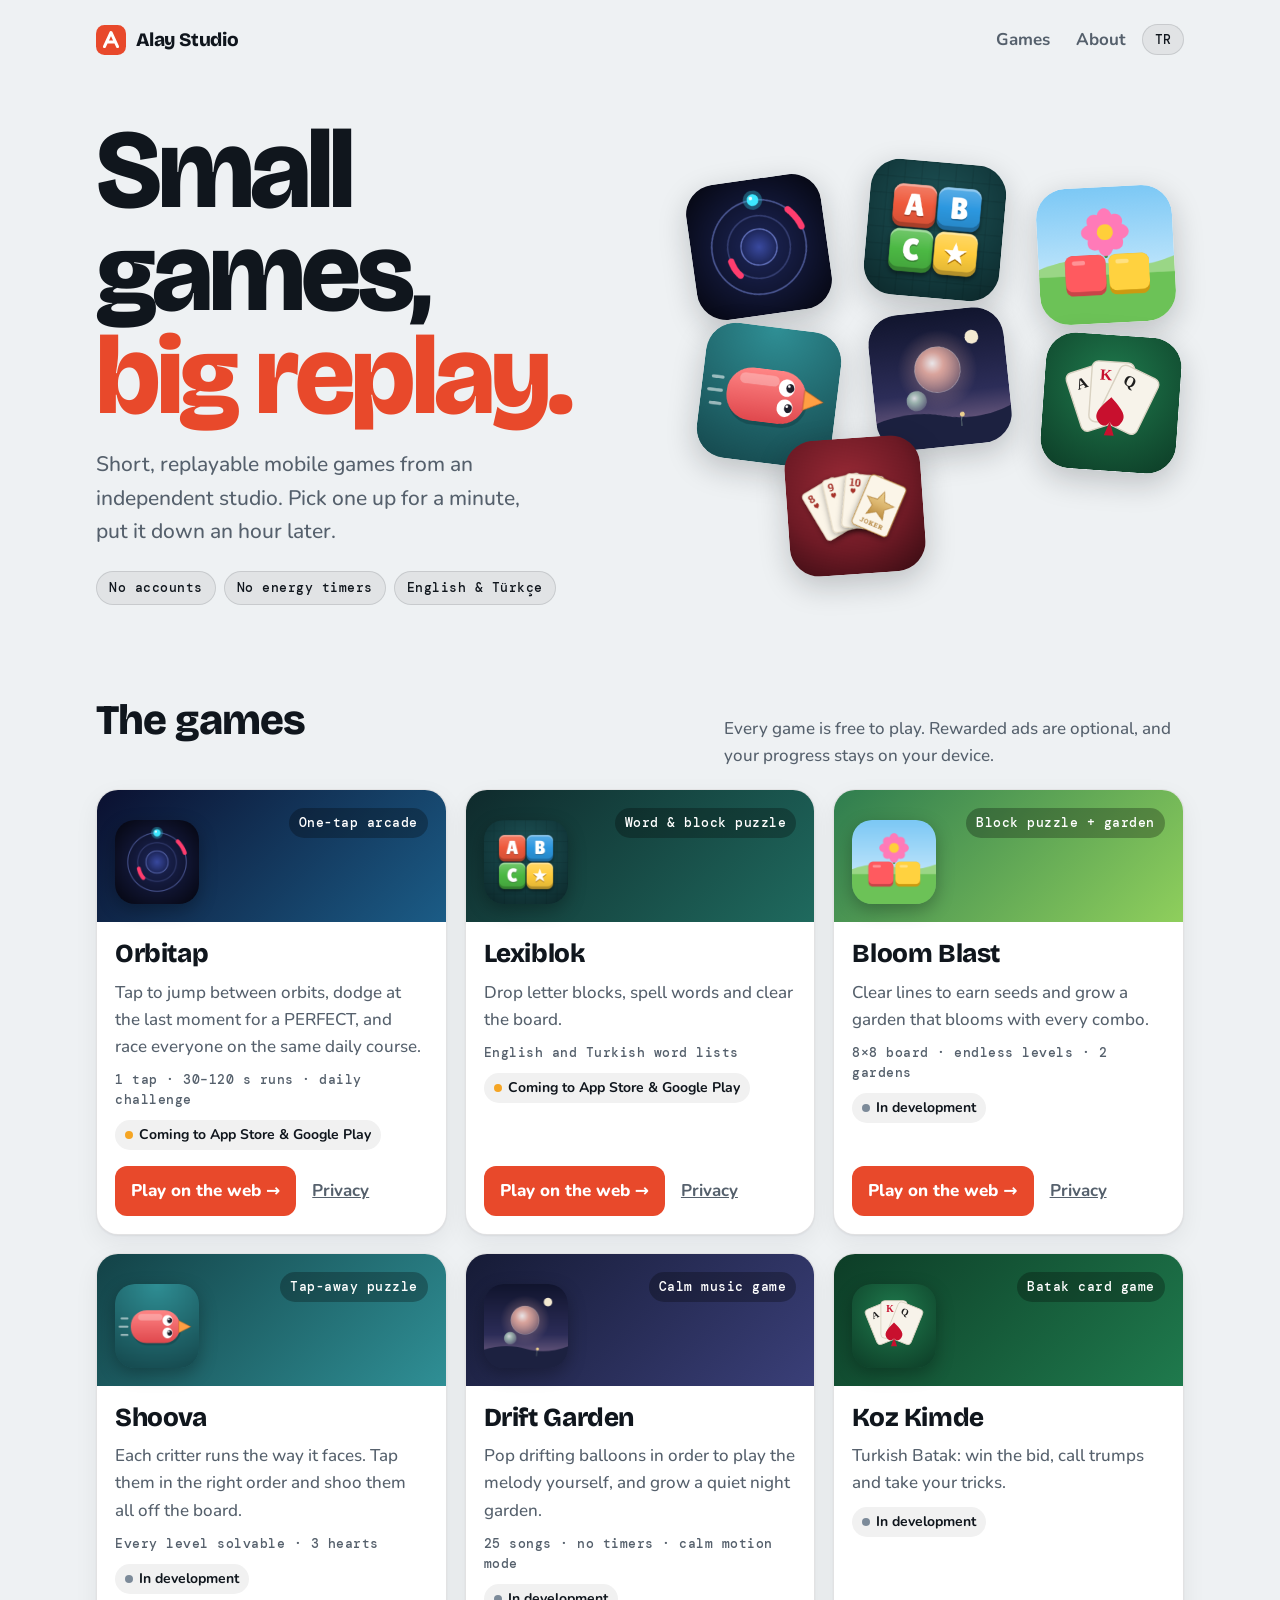
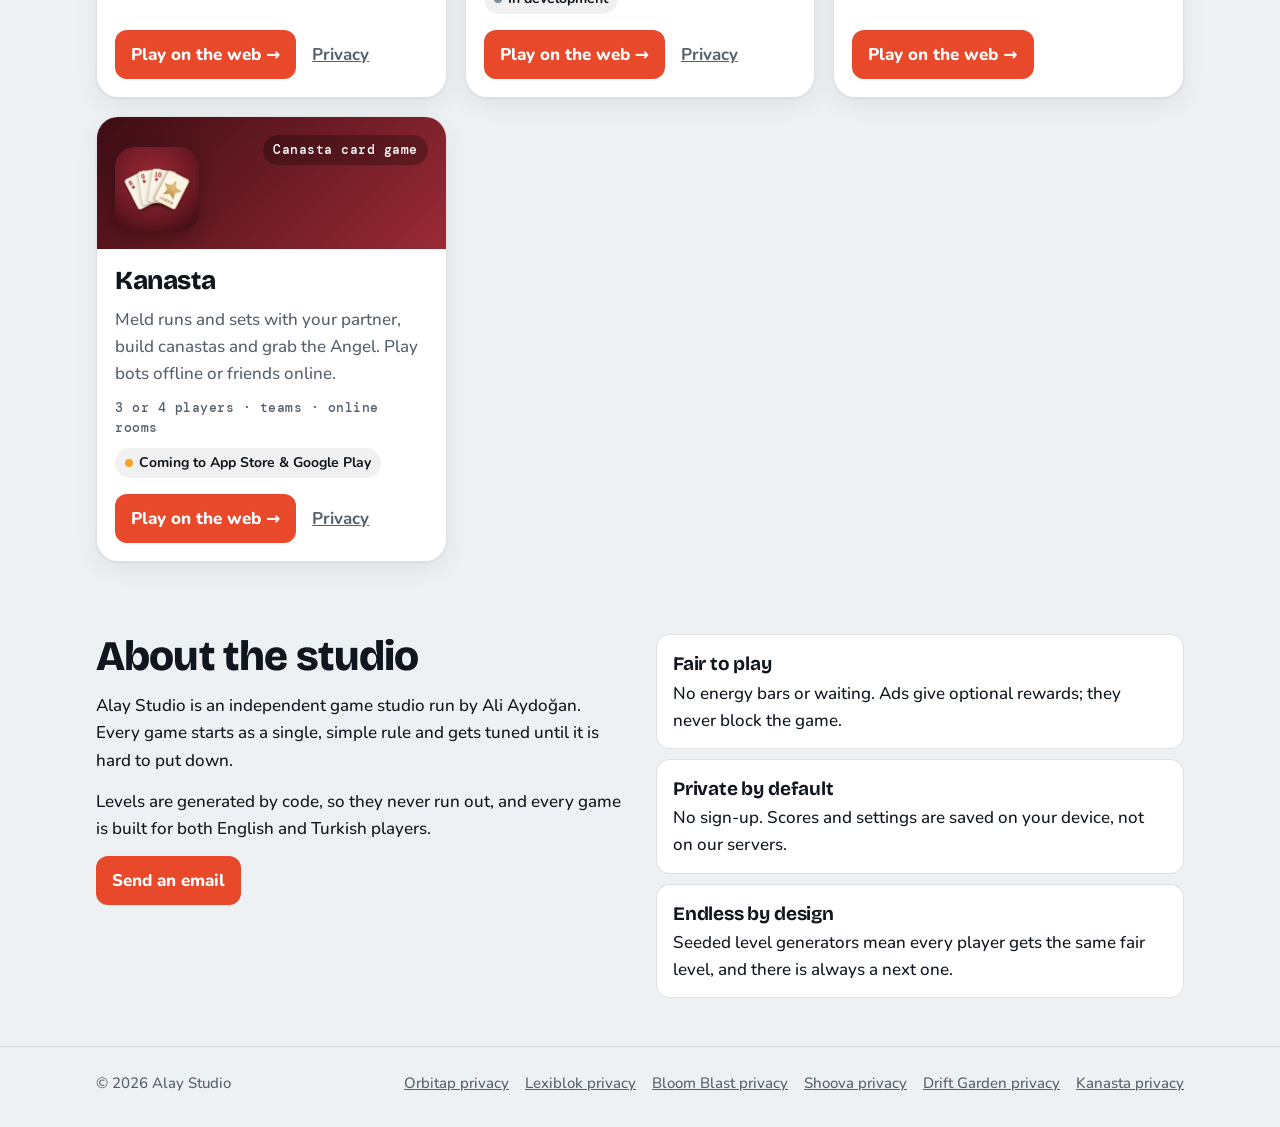
==== index.html @ fd691a66 "Kanasta web sürümü yayında: kanasta.alaystudio.app (2026-10-22) Co-Authored-By: Claude Opus 5.5 <nor" ====
<!doctype html>
<html lang="en">
<head>
<meta charset="utf-8">
<meta name="viewport" content="width=device-width,initial-scale=1,viewport-fit=cover">
<title>Alay Studio</title>
<meta name="description" content="Alay Studio makes short, replayable mobile games: Orbitap, Lexiblok, Bloom Blast, Shoova, Drift Garden, Koz Kimde and Kanasta.">
<meta property="og:title" content="Alay Studio">
<meta property="og:description" content="Short, replayable mobile games. No accounts, no energy timers.">
<meta property="og:type" content="website">
<link rel="icon" href="favicon.svg" type="image/svg+xml">
<link rel="preconnect" href="https://fonts.googleapis.com">
<link rel="preconnect" href="https://fonts.gstatic.com" crossorigin>
<link rel="stylesheet" href="https://fonts.googleapis.com/css2?family=Bricolage+Grotesque:opsz,wght@12..96,600;12..96,800&family=Nunito:wght@500;700;800&family=DM+Mono:wght@500&display=swap">
<style>
  /* Layout: a quiet studio frame; each game card carries its own game's colors, the studio stays neutral. */
  :root {
    --bg: #eef1f3;
    --surface: #ffffff;
    --ink: #10161d;
    --muted: #55606c;
    --line: rgba(16, 22, 29, 0.12);
    --accent: #e8492b;
    --accent-ink: #ffffff;
    --chip: rgba(16, 22, 29, 0.06);
    --shadow: 0 1px 2px rgba(16, 22, 29, 0.06), 0 8px 24px rgba(16, 22, 29, 0.06);
    --display: "Bricolage Grotesque", "Avenir Next", "Segoe UI", system-ui, sans-serif;
    --body: "Nunito", ui-rounded, "Segoe UI", system-ui, sans-serif;
    --mono: "DM Mono", ui-monospace, "SFMono-Regular", Menlo, monospace;
    color-scheme: light;
  }
  @media (prefers-color-scheme: dark) {
    :root:not([data-theme="light"]) {
      --bg: #0c1015; --surface: #151b22; --ink: #eef2f6; --muted: #98a4b1; --line: rgba(255, 255, 255, 0.12);
      --accent: #ff6e50; --accent-ink: #1a0b06; --chip: rgba(255, 255, 255, 0.07); --shadow: 0 1px 2px rgba(0, 0, 0, 0.4); color-scheme: dark;
    }
  }
  :root[data-theme="dark"] {
    --bg: #0c1015; --surface: #151b22; --ink: #eef2f6; --muted: #98a4b1; --line: rgba(255, 255, 255, 0.12);
    --accent: #ff6e50; --accent-ink: #1a0b06; --chip: rgba(255, 255, 255, 0.07); --shadow: 0 1px 2px rgba(0, 0, 0, 0.4); color-scheme: dark;
  }

  * { box-sizing: border-box; }
  html { -webkit-text-size-adjust: 100%; }
  body { margin: 0; background: var(--bg); color: var(--ink); font: 500 17px/1.6 var(--body); }
  .wrap { max-width: 1120px; margin: 0 auto; padding-inline: max(16px, env(safe-area-inset-left, 0px)); }
  a { color: inherit; }
  :focus-visible { outline: 3px solid var(--accent); outline-offset: 3px; border-radius: 6px; }
  .mono { font-family: var(--mono); font-size: 12.5px; letter-spacing: 0.04em; }

  /* header */
  header.top { display: flex; align-items: center; justify-content: space-between; gap: 16px; padding-block: calc(18px + env(safe-area-inset-top, 0px)) 18px; }
  .brand { display: flex; align-items: center; gap: 10px; text-decoration: none; font: 800 19px/1 var(--display); letter-spacing: -0.01em; }
  .brand svg { width: 30px; height: 30px; }
  nav.links { display: flex; align-items: center; gap: 6px; }
  nav.links a { text-decoration: none; font-weight: 700; color: var(--muted); padding: 8px 10px; border-radius: 10px; }
  nav.links a:hover { color: var(--ink); background: var(--chip); }
  .lang { appearance: none; font: 500 13px/1 var(--mono); color: var(--ink); background: var(--chip); border: 1px solid var(--line); border-radius: 999px; padding: 8px 12px; cursor: pointer; }

  /* hero */
  .hero { display: grid; grid-template-columns: minmax(0, 1.1fr) minmax(0, 1fr); align-items: center; gap: 32px; padding-block: 40px 56px; }
  .hero h1 { margin: 0; font: 800 clamp(52px, 9vw, 112px)/0.92 var(--display); letter-spacing: -0.035em; text-wrap: balance; }
  .hero h1 .accent { color: var(--accent); }
  .hero p.lede { margin: 20px 0 0; max-width: 34ch; font-size: clamp(18px, 2.2vw, 21px); color: var(--muted); text-wrap: pretty; }
  .hero .facts { display: flex; flex-wrap: wrap; gap: 8px; margin-top: 22px; padding: 0; list-style: none; }
  .hero .facts li { padding: 6px 12px; border-radius: 999px; background: var(--chip); border: 1px solid var(--line); }

  /* the shelf: game icons scattered like stickers */
  .shelf { position: relative; aspect-ratio: 1 / 0.82; max-width: 100%; }
  .shelf a { position: absolute; width: 27%; aspect-ratio: 1; border-radius: 22%; overflow: hidden; box-shadow: 0 10px 30px rgba(16, 22, 29, 0.22); transform: rotate(var(--r)); transition: transform 0.25s cubic-bezier(0.2, 1.4, 0.4, 1); }
  .shelf a img { width: 100%; height: 100%; display: block; }
  .shelf a:hover, .shelf a:focus-visible { transform: rotate(0deg) scale(1.08); z-index: 2; }

  /* games */
  section { padding-block: 24px 48px; }
  .section-head { display: flex; align-items: baseline; justify-content: space-between; gap: 16px; flex-wrap: wrap; margin-bottom: 20px; }
  h2 { margin: 0; font: 800 clamp(30px, 4vw, 42px)/1.05 var(--display); letter-spacing: -0.02em; text-wrap: balance; }
  .section-head p { margin: 0; color: var(--muted); max-width: 46ch; }
  .games { display: grid; grid-template-columns: repeat(auto-fill, minmax(min(100%, 320px), 1fr)); gap: 18px; }
  .game { display: flex; flex-direction: column; min-width: 0; background: var(--surface); border: 1px solid var(--line); border-radius: 22px; overflow: hidden; box-shadow: var(--shadow); scroll-margin-top: 20px; }
  .game .cover { position: relative; display: flex; align-items: flex-end; justify-content: space-between; gap: 12px; padding: 18px; min-height: 132px; background: linear-gradient(135deg, var(--g1), var(--g2)); color: #fff; }
  .game .cover img { width: 84px; height: 84px; border-radius: 20px; box-shadow: 0 6px 18px rgba(0, 0, 0, 0.28); display: block; flex: none; }
  .game .cover .genre { align-self: flex-start; padding: 5px 10px; border-radius: 999px; background: rgba(0, 0, 0, 0.28); color: #fff; }
  .game .body { display: flex; flex-direction: column; gap: 10px; padding: 18px; flex: 1; }
  .game h3 { margin: 0; font: 800 26px/1.1 var(--display); letter-spacing: -0.015em; }
  .game .pitch { margin: 0; color: var(--muted); }
  .game .spec { margin: 0; color: var(--muted); }
  .meta { display: flex; flex-wrap: wrap; gap: 6px; padding: 0; margin: 0; list-style: none; }
  .meta li { padding: 4px 10px; border-radius: 999px; background: var(--chip); font-weight: 700; font-size: 14px; }
  .status { display: inline-flex; align-items: center; gap: 6px; }
  .status::before { content: ""; width: 8px; height: 8px; border-radius: 50%; background: var(--dot); }
  .actions { display: flex; flex-wrap: wrap; align-items: center; gap: 10px 16px; margin-top: auto; padding-top: 6px; }
  .btn { display: inline-flex; align-items: center; gap: 8px; padding: 11px 16px; border-radius: 12px; font-weight: 800; text-decoration: none; background: var(--accent); color: var(--accent-ink); }
  .btn:hover { filter: brightness(1.06); }
  .btn[aria-disabled="true"] { background: var(--chip); color: var(--muted); pointer-events: none; }
  .actions .link { font-weight: 700; color: var(--muted); }
  .actions .link:hover { color: var(--ink); }

  /* about + contact */
  .about { display: grid; grid-template-columns: minmax(0, 1fr) minmax(0, 1fr); gap: 32px; align-items: start; }
  .about h2 { margin-bottom: 14px; }
  .about p { margin: 0 0 14px; max-width: 60ch; }
  .principles { margin: 0; padding: 0; list-style: none; display: grid; gap: 10px; }
  .principles li { padding: 14px 16px; border-radius: 14px; background: var(--surface); border: 1px solid var(--line); }
  .principles b { display: block; font-family: var(--display); font-size: 19px; letter-spacing: -0.01em; }
  .contact { display: flex; flex-wrap: wrap; align-items: center; gap: 10px; margin-top: 6px; }

  footer { border-top: 1px solid var(--line); padding-block: 24px calc(32px + env(safe-area-inset-bottom, 0px)); color: var(--muted); font-size: 15px; }
  footer .wrap { display: flex; flex-wrap: wrap; justify-content: space-between; gap: 12px 24px; }
  footer ul { display: flex; flex-wrap: wrap; gap: 6px 16px; margin: 0; padding: 0; list-style: none; }

  @media (max-width: 760px) {
    .hero { grid-template-columns: 1fr; padding-block: 16px 32px; }
    .shelf { width: 100%; max-width: 420px; margin: 0 auto; }
    .about { grid-template-columns: 1fr; }
    nav.links a.hide-sm { display: none; }
  }
  @media (prefers-reduced-motion: reduce) { * { transition: none !important; } }
</style>
</head>
<body>
<div class="wrap">
  <header class="top">
    <a class="brand" href="#top" aria-label="Alay Studio">
      <svg viewBox="0 0 32 32" aria-hidden="true"><rect width="32" height="32" rx="9" fill="var(--accent)"/><path d="M9 23 16 8l7 15M11.6 18h8.8" fill="none" stroke="var(--accent-ink)" stroke-width="3.2" stroke-linecap="round" stroke-linejoin="round"/></svg>
      Alay Studio
    </a>
    <nav class="links">
      <a href="#games" data-t="navGames">Games</a>
      <a href="#about" class="hide-sm" data-t="navAbout">About</a>
      <button class="lang" id="lang" type="button" aria-label="Türkçe">TR</button>
    </nav>
  </header>

  <main id="top">
    <div class="hero">
      <div>
        <h1><span class="h1a" data-t="heroA">Small games,</span><br><span class="accent" data-t="heroSpan">big replay.</span></h1>
        <p class="lede" data-t="lede">Short, replayable mobile games from an independent studio. Pick one up for a minute, put it down an hour later.</p>
        <ul class="facts mono">
          <li data-t="fact1">No accounts</li>
          <li data-t="fact2">No energy timers</li>
          <li data-t="fact3">English &amp; Türkçe</li>
        </ul>
      </div>
      <div class="shelf" id="shelf" aria-label="Games"></div>
    </div>

    <section id="games">
      <div class="section-head">
        <h2 data-t="gamesTitle">The games</h2>
        <p data-t="gamesSub">Every game is free to play. Rewarded ads are optional, and your progress stays on your device.</p>
      </div>
      <div class="games" id="gameList"></div>
    </section>

    <section id="about">
      <div class="about">
        <div>
          <h2 data-t="aboutTitle">About the studio</h2>
          <p data-t="about1">Alay Studio is an independent game studio run by Ali Aydoğan. Every game starts as a single, simple rule and gets tuned until it is hard to put down.</p>
          <p data-t="about2">Levels are generated by code, so they never run out, and every game is built for both English and Turkish players.</p>
          <div class="contact">
            <a class="btn" id="mail" href="mailto:a.aydogan@outlook.com?subject=Alay%20Studio%20%E2%80%93%20contact" data-t="mail">Send an email</a>
          </div>
        </div>
        <ul class="principles">
          <li><b data-t="p1t">Fair to play</b><span data-t="p1">No energy bars or waiting. Ads give optional rewards; they never block the game.</span></li>
          <li><b data-t="p2t">Private by default</b><span data-t="p2">No sign-up. Scores and settings are saved on your device, not on our servers.</span></li>
          <li><b data-t="p3t">Endless by design</b><span data-t="p3">Seeded level generators mean every player gets the same fair level, and there is always a next one.</span></li>
        </ul>
      </div>
    </section>
  </main>
</div>

<footer>
  <div class="wrap">
    <span>© 2026 Alay Studio</span>
    <ul id="privacyLinks"></ul>
  </div>
</footer>

<script>
(() => {
  'use strict';
  // Game list: set `web` to the game's address once it is deployed, and fill `appStore` / `playStore` when it is published.
  const GAMES = [
    { id: 'orbitap', name: 'Orbitap', icon: 'games/orbitap.png', g1: '#0b1030', g2: '#1b5c86', status: 'soon',
      web: 'https://orbitap.alaystudio.app/', appStore: null, playStore: null, privacy: 'mobilegame/privacy.html',
      genre: { en: 'One-tap arcade', tr: 'Tek dokunuş arcade' },
      pitch: { en: 'Tap to jump between orbits, dodge at the last moment for a PERFECT, and race everyone on the same daily course.', tr: 'Dokunarak yörünge değiştir, son anda kaçıp PERFECT yap ve günlük parkurda herkesle yarış.' },
      spec: { en: '1 tap · 30–120 s runs · daily challenge', tr: '1 dokunuş · 30–120 sn turlar · günlük meydan okuma' } },
    { id: 'lexiblok', name: 'Lexiblok', icon: 'games/lexiblok.png', g1: '#0f2a2c', g2: '#1f6a5e', status: 'soon',
      web: 'https://lexiblok.alaystudio.app/', appStore: null, playStore: null, privacy: 'word-blocks/privacy.html',
      genre: { en: 'Word & block puzzle', tr: 'Kelime ve blok bulmaca' },
      pitch: { en: 'Drop letter blocks, spell words and clear the board.', tr: 'Harf bloklarını bırak, kelime kur ve tahtayı temizle.' },
      spec: { en: 'English and Turkish word lists', tr: 'İngilizce ve Türkçe kelime listeleri' } },
    { id: 'bloom-blast', name: 'Bloom Blast', icon: 'games/bloom-blast.png', g1: '#2f7d4f', g2: '#8fcf5c', status: 'dev',
      web: 'https://bloomblast.alaystudio.app/', appStore: null, playStore: null, privacy: 'https://bloom-blast-game.web.app/privacy.html',
      genre: { en: 'Block puzzle + garden', tr: 'Blok bulmaca + bahçe' },
      pitch: { en: 'Clear lines to earn seeds and grow a garden that blooms with every combo.', tr: 'Satır temizleyip tohum kazan, her komboda çiçek açan bahçeni büyüt.' },
      spec: { en: '8×8 board · endless levels · 2 gardens', tr: '8×8 tahta · sınırsız seviye · 2 bahçe' } },
    { id: 'shoova', name: 'Shoova', icon: 'games/shoova.png', g1: '#134247', g2: '#2f8f95', status: 'dev',
      web: 'https://shoova.alaystudio.app/', appStore: null, playStore: null, privacy: 'https://shoova-game.web.app/privacy.html',
      genre: { en: 'Tap-away puzzle', tr: 'Kaçırma bulmacası' },
      pitch: { en: 'Each critter runs the way it faces. Tap them in the right order and shoo them all off the board.', tr: 'Her yaratık baktığı yöne koşar. Doğru sırayla dokun, hepsini tahtadan kışla.' },
      spec: { en: 'Every level solvable · 3 hearts', tr: 'Her seviye çözülebilir · 3 can' } },
    { id: 'drift-garden', name: 'Drift Garden', icon: 'games/drift-garden.png', g1: '#161b36', g2: '#3a3f78', status: 'dev',
      web: 'https://driftgarden.alaystudio.app/', appStore: null, playStore: null, privacy: 'drift-garden/privacy.html',
      genre: { en: 'Calm music game', tr: 'Sakin müzik oyunu' },
      pitch: { en: 'Pop drifting balloons in order to play the melody yourself, and grow a quiet night garden.', tr: 'Süzülen balonlara sırayla dokunup melodiyi kendin çal, sakin bir gece bahçesi büyüt.' },
      spec: { en: '25 songs · no timers · calm motion mode', tr: '25 şarkı · süre yok · sakin hareket modu' } },
    { id: 'koz-kimde', name: 'Koz Kimde', icon: 'games/koz-kimde.svg', g1: '#0d3d27', g2: '#1f7a4d', status: 'dev',
      web: 'https://kozkimde.alaystudio.app/', appStore: null, playStore: null, privacy: null,
      genre: { en: 'Batak card game', tr: 'Batak kart oyunu' },
      pitch: { en: 'Turkish Batak: win the bid, call trumps and take your tricks.', tr: 'Batak: ihaleyi al, kozu seç, elleri topla.' },
      spec: null },
    { id: 'kanasta', name: 'Kanasta', icon: 'games/kanasta.png', g1: '#3d0d14', g2: '#9a2a36', status: 'soon',
      web: 'https://kanasta.alaystudio.app/', appStore: null, playStore: null, privacy: 'https://kanasta-oyun.web.app/privacy.html',
      genre: { en: 'Canasta card game', tr: 'Kanasta kart oyunu' },
      pitch: { en: 'Meld runs and sets with your partner, build canastas and grab the Angel. Play bots offline or friends online.', tr: 'Eşinle sıralı ve aynı değerli seriler aç, kanasta yap, Angel’ı kap. Botlara karşı internetsiz ya da arkadaşlarınla online.' },
      spec: { en: '3 or 4 players · teams · online rooms', tr: '3 veya 4 kişi · eşli · online oda' } },
  ];
  const T = {
    en: {
      navGames: 'Games', navAbout: 'About', heroA: 'Small games,', heroSpan: 'big replay.',
      lede: 'Short, replayable mobile games from an independent studio. Pick one up for a minute, put it down an hour later.',
      fact1: 'No accounts', fact2: 'No energy timers', fact3: 'English & Türkçe',
      gamesTitle: 'The games', gamesSub: 'Every game is free to play. Rewarded ads are optional, and your progress stays on your device.',
      aboutTitle: 'About the studio',
      about1: 'Alay Studio is an independent game studio run by Ali Aydoğan. Every game starts as a single, simple rule and gets tuned until it is hard to put down.',
      about2: 'Levels are generated by code, so they never run out, and every game is built for both English and Turkish players.',
      mail: 'Send an email', mailSubject: 'Alay Studio – contact', p1t: 'Fair to play', p1: 'No energy bars or waiting. Ads give optional rewards; they never block the game.',
      p2t: 'Private by default', p2: 'No sign-up. Scores and settings are saved on your device, not on our servers.',
      p3t: 'Endless by design', p3: 'Seeded level generators mean every player gets the same fair level, and there is always a next one.',
      play: 'Play on the web', webSoon: 'Web version soon', privacy: 'Privacy', appStore: 'App Store', playStore: 'Google Play',
      soon: 'Coming to App Store & Google Play', dev: 'In development', live: 'Available now', privacyOf: '{name} privacy',
    },
    tr: {
      navGames: 'Oyunlar', navAbout: 'Hakkında', heroA: 'Küçük oyunlar,', heroSpan: 'bitmeyen keyif.',
      lede: 'Bağımsız bir stüdyodan kısa ve tekrar tekrar oynanan mobil oyunlar. Bir dakikalığına açarsın, bir saat sonra kapatırsın.',
      fact1: 'Hesap yok', fact2: 'Enerji beklemesi yok', fact3: 'English & Türkçe',
      gamesTitle: 'Oyunlar', gamesSub: 'Bütün oyunlar ücretsiz. Ödüllü reklamlar isteğe bağlı, ilerlemen cihazında kalır.',
      aboutTitle: 'Stüdyo hakkında',
      about1: 'Alay Studio, Ali Aydoğan\'ın yürüttüğü bağımsız bir oyun stüdyosu. Her oyun tek ve basit bir kuralla başlar, elden bırakılmayacak hale gelene kadar ayarlanır.',
      about2: 'Seviyeler kodla üretilir, bu yüzden hiç bitmez. Her oyun hem İngilizce hem Türkçe oyuncular için hazırlanır.',
      mail: 'E-posta gönder', mailSubject: 'Alay Studio – iletişim', p1t: 'Adil oyun', p1: 'Enerji çubuğu ya da bekleme yok. Reklamlar isteğe bağlı ödül verir, oyunu asla kilitlemez.',
      p2t: 'Gizlilik öncelikli', p2: 'Kayıt yok. Skorların ve ayarların cihazında saklanır, sunucularımızda değil.',
      p3t: 'Sonsuz tasarım', p3: 'Tohumlu seviye üreteçleri sayesinde herkes aynı adil seviyeyi oynar ve her zaman bir sonraki seviye vardır.',
      play: 'Web\'de oyna', webSoon: 'Web sürümü yakında', privacy: 'Gizlilik', appStore: 'App Store', playStore: 'Google Play',
      soon: 'App Store ve Google Play\'e geliyor', dev: 'Geliştiriliyor', live: 'Şimdi oynanabilir', privacyOf: '{name} gizlilik',
    },
  };
  const DOTS = { soon: '#f5a524', dev: '#7c8a99', live: '#22b573' };
  const MAIL = 'a.aydogan@outlook.com';
  const $ =(id) => document.getElementById(id);
  const esc = (s) => String(s).replace(/[&<>"]/g, (c) => ({ '&': '&amp;', '<': '&lt;', '>': '&gt;', '"': '&quot;' }[c]));

  let lang = '';
  try { lang = localStorage.getItem('alay.lang') || ''; } catch (e) { lang = ''; }
  if (lang !== 'en' && lang !== 'tr') lang = (navigator.language || 'en').toLowerCase().startsWith('tr') ? 'tr' : 'en';

  function render() {
    const t = T[lang];
    document.documentElement.lang = lang;
    document.querySelectorAll('[data-t]').forEach((el) => { el.textContent = t[el.dataset.t]; });
    $('lang').textContent = lang === 'en' ? 'TR' : 'EN';
    $('lang').setAttribute('aria-label', lang === 'en' ? 'Türkçe' : 'English');
    // opens the visitor's mail app with the address and subject filled in; the address is not shown on the page
    $('mail').href = `mailto:${MAIL}?subject=${encodeURIComponent(t.mailSubject)}`;

    const tilts = [-8, 5, -3, 7, -6, 4, -4];
    const spots = [[2, 4], [37, 0], [71, 6], [4, 40], [38, 36], [72, 42], [21, 67]];
    $('shelf').innerHTML = GAMES.map((g, i) => `<a href="#${g.id}" style="left:${spots[i][0]}%;top:${spots[i][1]}%;--r:${tilts[i]}deg" aria-label="${esc(g.name)}"><img src="${g.icon}" alt="" width="192" height="192"></a>`).join('');

    $('gameList').innerHTML = GAMES.map((g) => {
      const stores = [g.appStore && `<a class="link" href="${g.appStore}" rel="noopener">${t.appStore}</a>`, g.playStore && `<a class="link" href="${g.playStore}" rel="noopener">${t.playStore}</a>`].filter(Boolean).join('');
      return `<article class="game" id="${g.id}" style="--g1:${g.g1};--g2:${g.g2}">
        <div class="cover"><img src="${g.icon}" alt="" width="84" height="84"><span class="genre mono">${esc(g.genre[lang])}</span></div>
        <div class="body">
          <h3>${esc(g.name)}</h3>
          <p class="pitch">${esc(g.pitch[lang])}</p>
          ${g.spec ? `<p class="spec mono">${esc(g.spec[lang])}</p>` : ''}
          <ul class="meta"><li class="status" style="--dot:${DOTS[g.status]}">${esc(t[g.status])}</li></ul>
          <div class="actions">
            ${g.web ? `<a class="btn" href="${g.web}">${t.play} →</a>` : `<span class="btn" aria-disabled="true">${t.webSoon}</span>`}
            ${stores}
            ${g.privacy ? `<a class="link" href="${g.privacy}">${t.privacy}</a>` : ''}
          </div>
        </div>
      </article>`;
    }).join('');

    $('privacyLinks').innerHTML = GAMES.filter((g) => g.privacy).map((g) => `<li><a href="${g.privacy}">${esc(t.privacyOf.replace('{name}', g.name))}</a></li>`).join('');
  }

  $('lang').addEventListener('click', () => {
    lang = lang === 'en' ? 'tr' : 'en';
    try { localStorage.setItem('alay.lang', lang); } catch (e) { /* storage blocked */ }
    render();
  });
  render();
})();
</script>
</body>
</html>
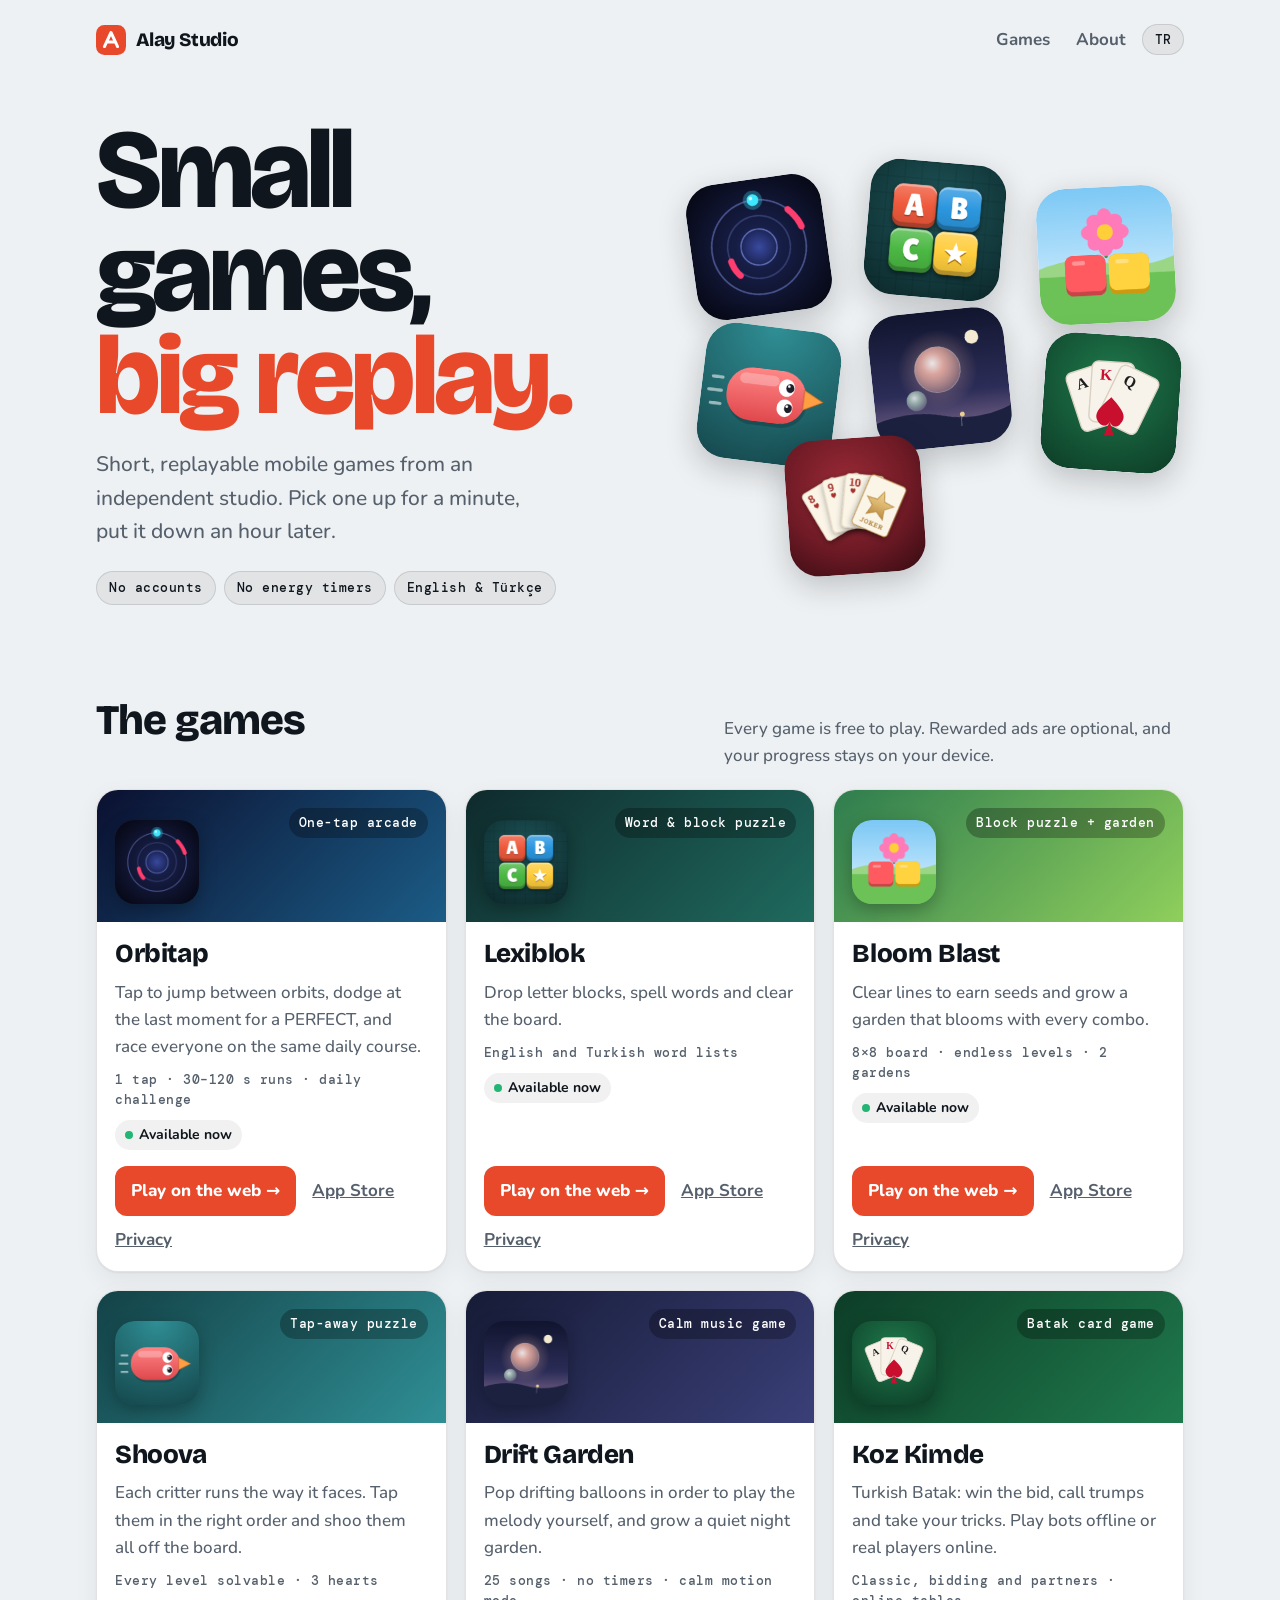
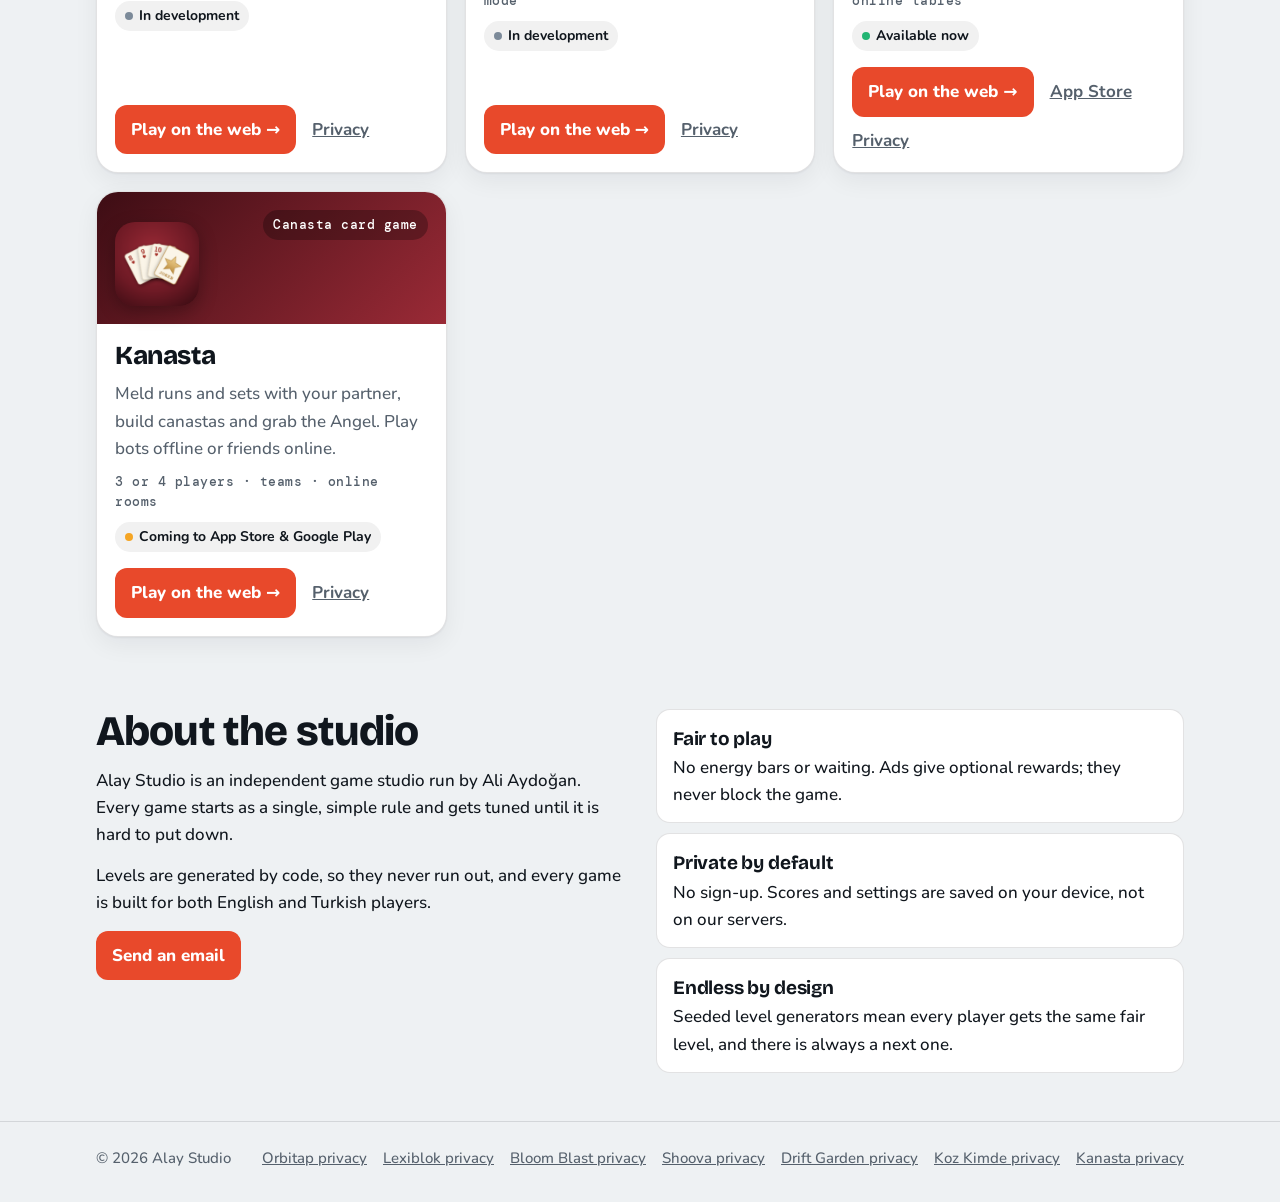
==== commit fc23b3da: "App Store links for Orbitap, Lexiblok, Bloom Blast and Koz Kimde (live); Koz Kimde privacy link and " ====
--- a/index.html
+++ b/index.html
@@ -186,18 +186,18 @@
   'use strict';
   // Game list: set `web` to the game's address once it is deployed, and fill `appStore` / `playStore` when it is published.
   const GAMES = [
-    { id: 'orbitap', name: 'Orbitap', icon: 'games/orbitap.png', g1: '#0b1030', g2: '#1b5c86', status: 'soon',
-      web: 'https://orbitap.alaystudio.app/', appStore: null, playStore: null, privacy: 'mobilegame/privacy.html',
+    { id: 'orbitap', name: 'Orbitap', icon: 'games/orbitap.png', g1: '#0b1030', g2: '#1b5c86', status: 'live',
+      web: 'https://orbitap.alaystudio.app/', appStore: 'https://apps.apple.com/app/id6816073799', playStore: null, privacy: 'mobilegame/privacy.html',
       genre: { en: 'One-tap arcade', tr: 'Tek dokunuş arcade' },
       pitch: { en: 'Tap to jump between orbits, dodge at the last moment for a PERFECT, and race everyone on the same daily course.', tr: 'Dokunarak yörünge değiştir, son anda kaçıp PERFECT yap ve günlük parkurda herkesle yarış.' },
       spec: { en: '1 tap · 30–120 s runs · daily challenge', tr: '1 dokunuş · 30–120 sn turlar · günlük meydan okuma' } },
-    { id: 'lexiblok', name: 'Lexiblok', icon: 'games/lexiblok.png', g1: '#0f2a2c', g2: '#1f6a5e', status: 'soon',
-      web: 'https://lexiblok.alaystudio.app/', appStore: null, playStore: null, privacy: 'word-blocks/privacy.html',
+    { id: 'lexiblok', name: 'Lexiblok', icon: 'games/lexiblok.png', g1: '#0f2a2c', g2: '#1f6a5e', status: 'live',
+      web: 'https://lexiblok.alaystudio.app/', appStore: 'https://apps.apple.com/app/id6817607355', playStore: null, privacy: 'word-blocks/privacy.html',
       genre: { en: 'Word & block puzzle', tr: 'Kelime ve blok bulmaca' },
       pitch: { en: 'Drop letter blocks, spell words and clear the board.', tr: 'Harf bloklarını bırak, kelime kur ve tahtayı temizle.' },
       spec: { en: 'English and Turkish word lists', tr: 'İngilizce ve Türkçe kelime listeleri' } },
-    { id: 'bloom-blast', name: 'Bloom Blast', icon: 'games/bloom-blast.png', g1: '#2f7d4f', g2: '#8fcf5c', status: 'dev',
-      web: 'https://bloomblast.alaystudio.app/', appStore: null, playStore: null, privacy: 'https://bloom-blast-game.web.app/privacy.html',
+    { id: 'bloom-blast', name: 'Bloom Blast', icon: 'games/bloom-blast.png', g1: '#2f7d4f', g2: '#8fcf5c', status: 'live',
+      web: 'https://bloomblast.alaystudio.app/', appStore: 'https://apps.apple.com/app/id6817362836', playStore: null, privacy: 'https://bloom-blast-game.web.app/privacy.html',
       genre: { en: 'Block puzzle + garden', tr: 'Blok bulmaca + bahçe' },
       pitch: { en: 'Clear lines to earn seeds and grow a garden that blooms with every combo.', tr: 'Satır temizleyip tohum kazan, her komboda çiçek açan bahçeni büyüt.' },
       spec: { en: '8×8 board · endless levels · 2 gardens', tr: '8×8 tahta · sınırsız seviye · 2 bahçe' } },
@@ -211,11 +211,11 @@
       genre: { en: 'Calm music game', tr: 'Sakin müzik oyunu' },
       pitch: { en: 'Pop drifting balloons in order to play the melody yourself, and grow a quiet night garden.', tr: 'Süzülen balonlara sırayla dokunup melodiyi kendin çal, sakin bir gece bahçesi büyüt.' },
       spec: { en: '25 songs · no timers · calm motion mode', tr: '25 şarkı · süre yok · sakin hareket modu' } },
-    { id: 'koz-kimde', name: 'Koz Kimde', icon: 'games/koz-kimde.svg', g1: '#0d3d27', g2: '#1f7a4d', status: 'dev',
-      web: 'https://kozkimde.alaystudio.app/', appStore: null, playStore: null, privacy: null,
+    { id: 'koz-kimde', name: 'Koz Kimde', icon: 'games/koz-kimde.svg', g1: '#0d3d27', g2: '#1f7a4d', status: 'live',
+      web: 'https://kozkimde.alaystudio.app/', appStore: 'https://apps.apple.com/app/id6819817872', playStore: null, privacy: 'https://koz-kimde.web.app/privacy.html',
       genre: { en: 'Batak card game', tr: 'Batak kart oyunu' },
-      pitch: { en: 'Turkish Batak: win the bid, call trumps and take your tricks.', tr: 'Batak: ihaleyi al, kozu seç, elleri topla.' },
-      spec: null },
+      pitch: { en: 'Turkish Batak: win the bid, call trumps and take your tricks. Play bots offline or real players online.', tr: 'Batak: ihaleyi al, kozu seç, elleri topla. Botlara karşı internetsiz ya da online gerçek oyuncularla.' },
+      spec: { en: 'Classic, bidding and partners · online tables', tr: 'Klasik, ihaleli ve eşli · online masalar' } },
     { id: 'kanasta', name: 'Kanasta', icon: 'games/kanasta.png', g1: '#3d0d14', g2: '#9a2a36', status: 'soon',
       web: 'https://kanasta.alaystudio.app/', appStore: null, playStore: null, privacy: 'https://kanasta-oyun.web.app/privacy.html',
       genre: { en: 'Canasta card game', tr: 'Kanasta kart oyunu' },
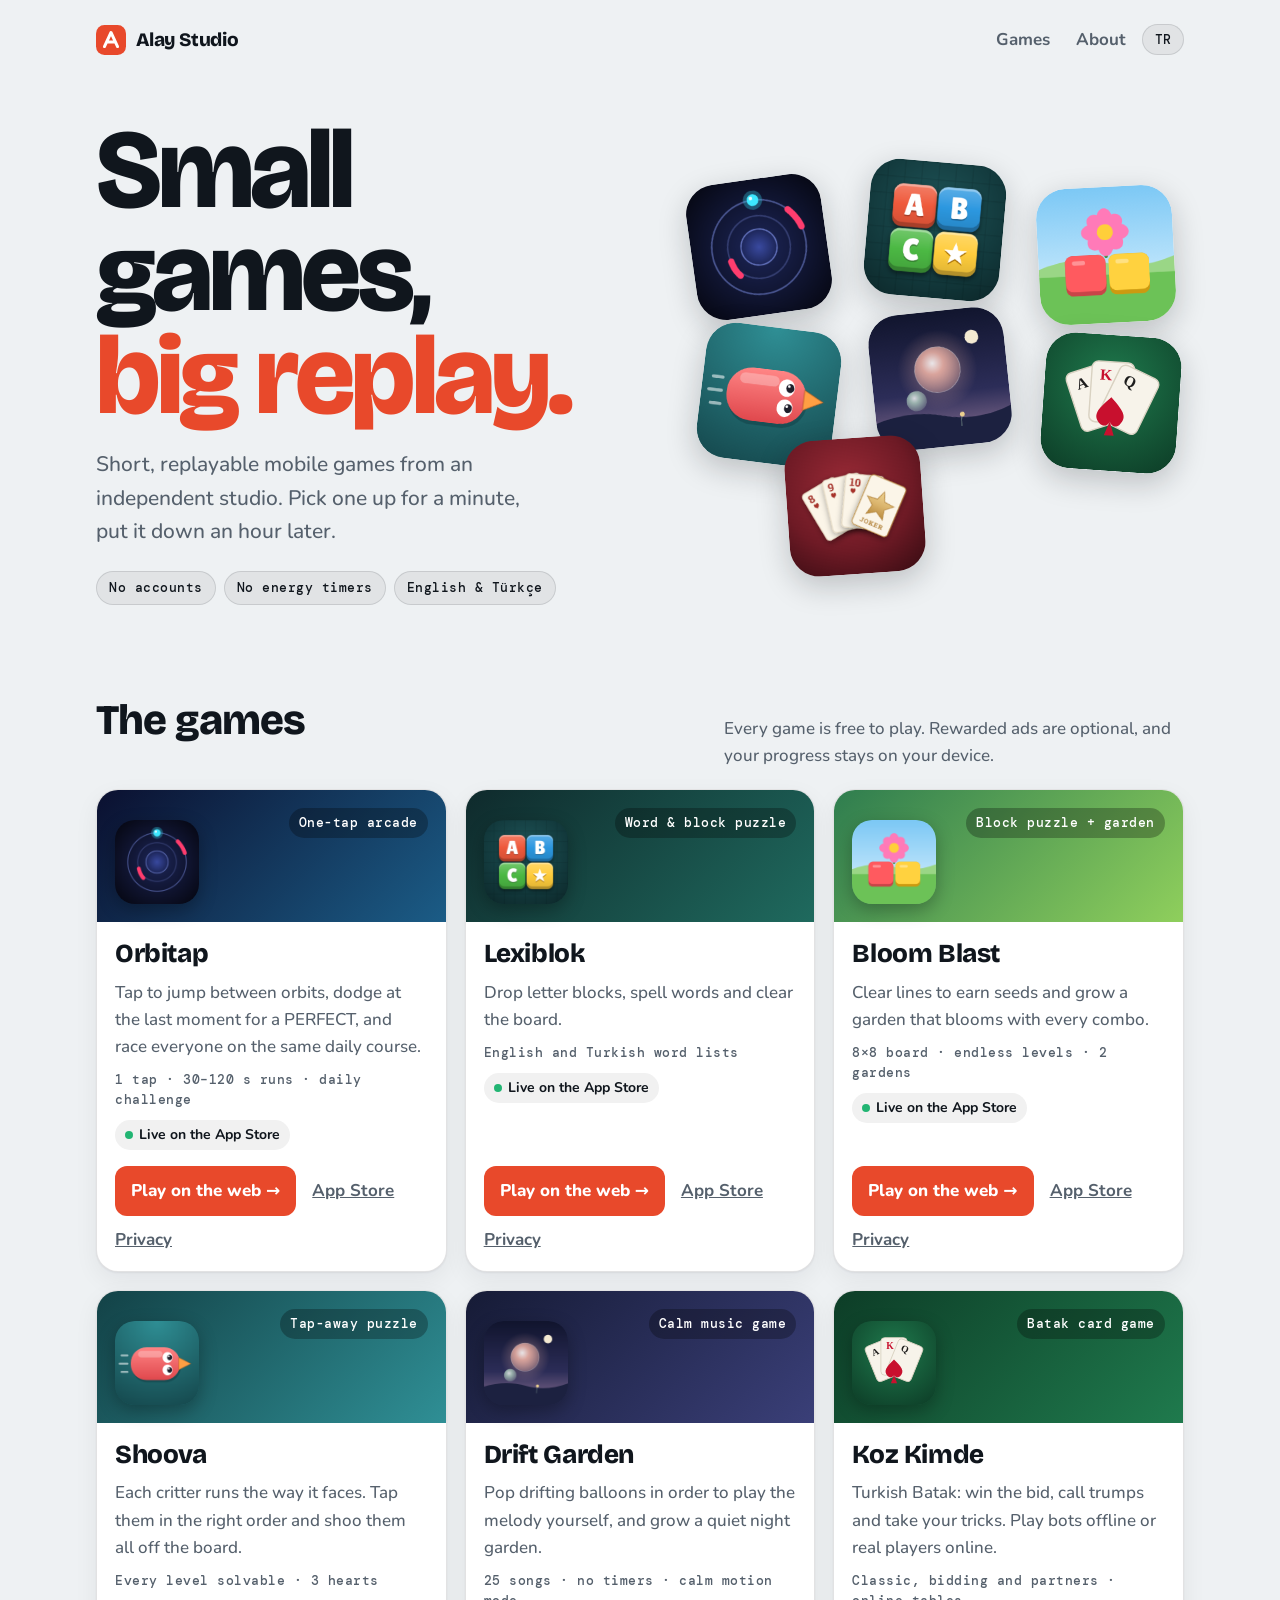
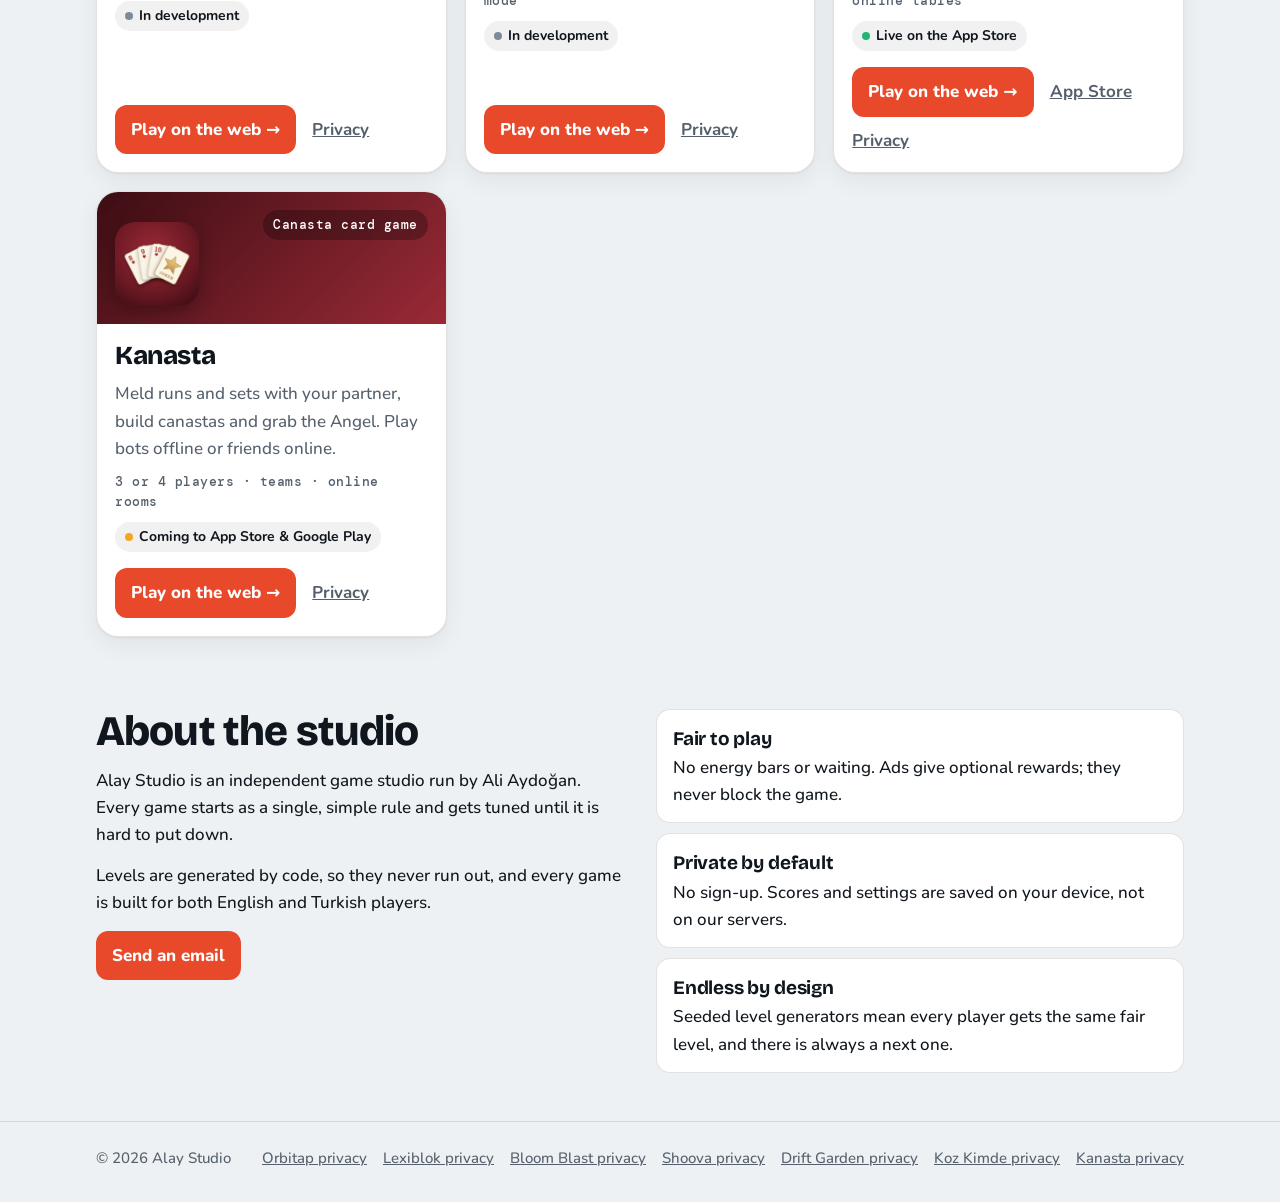
==== commit a6919993: "Live status names the store: 'Live on the App Store' / 'App Store'da yayında' (Google Play and both " ====
--- a/index.html
+++ b/index.html
@@ -235,7 +235,7 @@
       p2t: 'Private by default', p2: 'No sign-up. Scores and settings are saved on your device, not on our servers.',
       p3t: 'Endless by design', p3: 'Seeded level generators mean every player gets the same fair level, and there is always a next one.',
       play: 'Play on the web', webSoon: 'Web version soon', privacy: 'Privacy', appStore: 'App Store', playStore: 'Google Play',
-      soon: 'Coming to App Store & Google Play', dev: 'In development', live: 'Available now', privacyOf: '{name} privacy',
+      soon: 'Coming to App Store & Google Play', dev: 'In development', live: 'Live on the App Store', liveAndroid: 'Live on Google Play', liveBoth: 'Live on the App Store & Google Play', privacyOf: '{name} privacy',
     },
     tr: {
       navGames: 'Oyunlar', navAbout: 'Hakkında', heroA: 'Küçük oyunlar,', heroSpan: 'bitmeyen keyif.',
@@ -249,7 +249,7 @@
       p2t: 'Gizlilik öncelikli', p2: 'Kayıt yok. Skorların ve ayarların cihazında saklanır, sunucularımızda değil.',
       p3t: 'Sonsuz tasarım', p3: 'Tohumlu seviye üreteçleri sayesinde herkes aynı adil seviyeyi oynar ve her zaman bir sonraki seviye vardır.',
       play: 'Web\'de oyna', webSoon: 'Web sürümü yakında', privacy: 'Gizlilik', appStore: 'App Store', playStore: 'Google Play',
-      soon: 'App Store ve Google Play\'e geliyor', dev: 'Geliştiriliyor', live: 'Şimdi oynanabilir', privacyOf: '{name} gizlilik',
+      soon: 'App Store ve Google Play\'e geliyor', dev: 'Geliştiriliyor', live: 'App Store\'da yayında', liveAndroid: 'Google Play\'de yayında', liveBoth: 'App Store ve Google Play\'de yayında', privacyOf: '{name} gizlilik',
     },
   };
   const DOTS = { soon: '#f5a524', dev: '#7c8a99', live: '#22b573' };
@@ -275,6 +275,8 @@
     $('shelf').innerHTML = GAMES.map((g, i) => `<a href="#${g.id}" style="left:${spots[i][0]}%;top:${spots[i][1]}%;--r:${tilts[i]}deg" aria-label="${esc(g.name)}"><img src="${g.icon}" alt="" width="192" height="192"></a>`).join('');
 
     $('gameList').innerHTML = GAMES.map((g) => {
+      // a live game names the store(s) it is on
+      const status = g.status !== 'live' ? g.status : g.appStore && g.playStore ? 'liveBoth' : g.playStore ? 'liveAndroid' : 'live';
       const stores = [g.appStore && `<a class="link" href="${g.appStore}" rel="noopener">${t.appStore}</a>`, g.playStore && `<a class="link" href="${g.playStore}" rel="noopener">${t.playStore}</a>`].filter(Boolean).join('');
       return `<article class="game" id="${g.id}" style="--g1:${g.g1};--g2:${g.g2}">
         <div class="cover"><img src="${g.icon}" alt="" width="84" height="84"><span class="genre mono">${esc(g.genre[lang])}</span></div>
@@ -282,7 +284,7 @@
           <h3>${esc(g.name)}</h3>
           <p class="pitch">${esc(g.pitch[lang])}</p>
           ${g.spec ? `<p class="spec mono">${esc(g.spec[lang])}</p>` : ''}
-          <ul class="meta"><li class="status" style="--dot:${DOTS[g.status]}">${esc(t[g.status])}</li></ul>
+          <ul class="meta"><li class="status" style="--dot:${DOTS[g.status]}">${esc(t[status])}</li></ul>
           <div class="actions">
             ${g.web ? `<a class="btn" href="${g.web}">${t.play} →</a>` : `<span class="btn" aria-disabled="true">${t.webSoon}</span>`}
             ${stores}
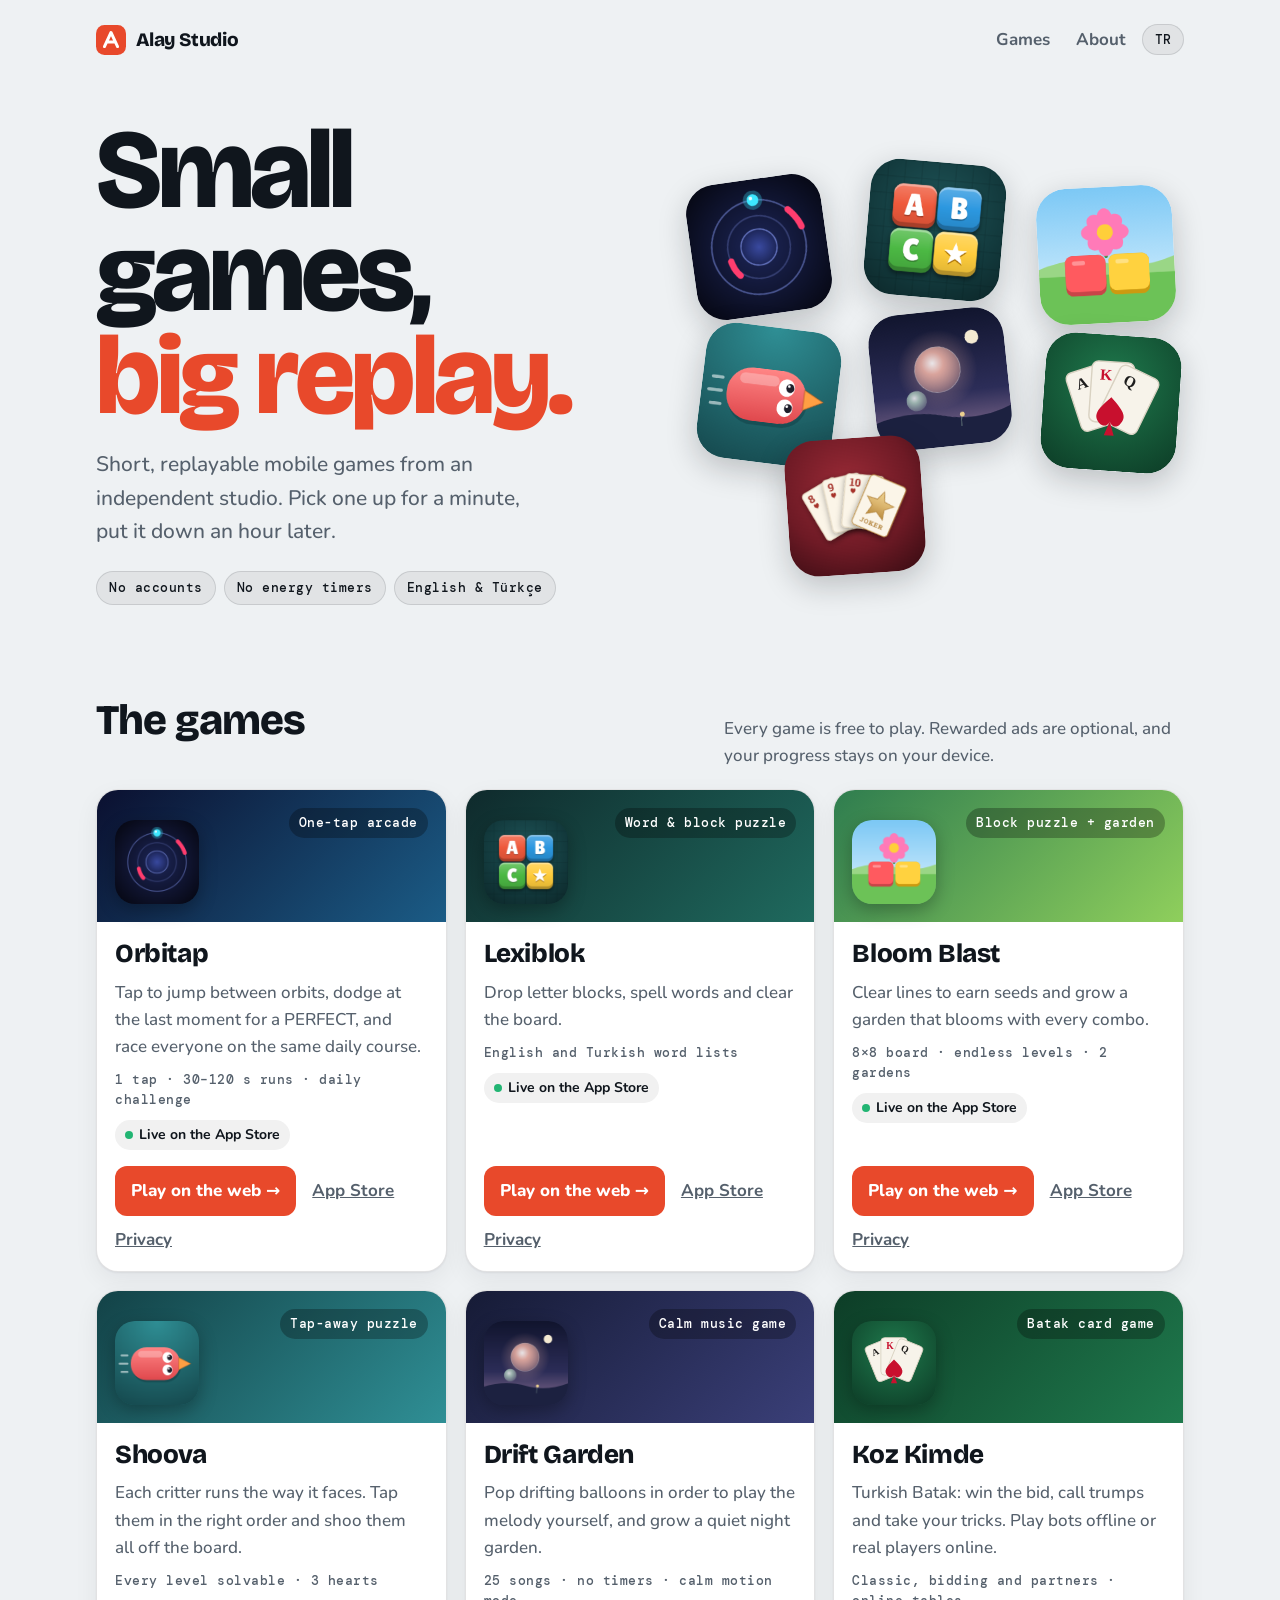
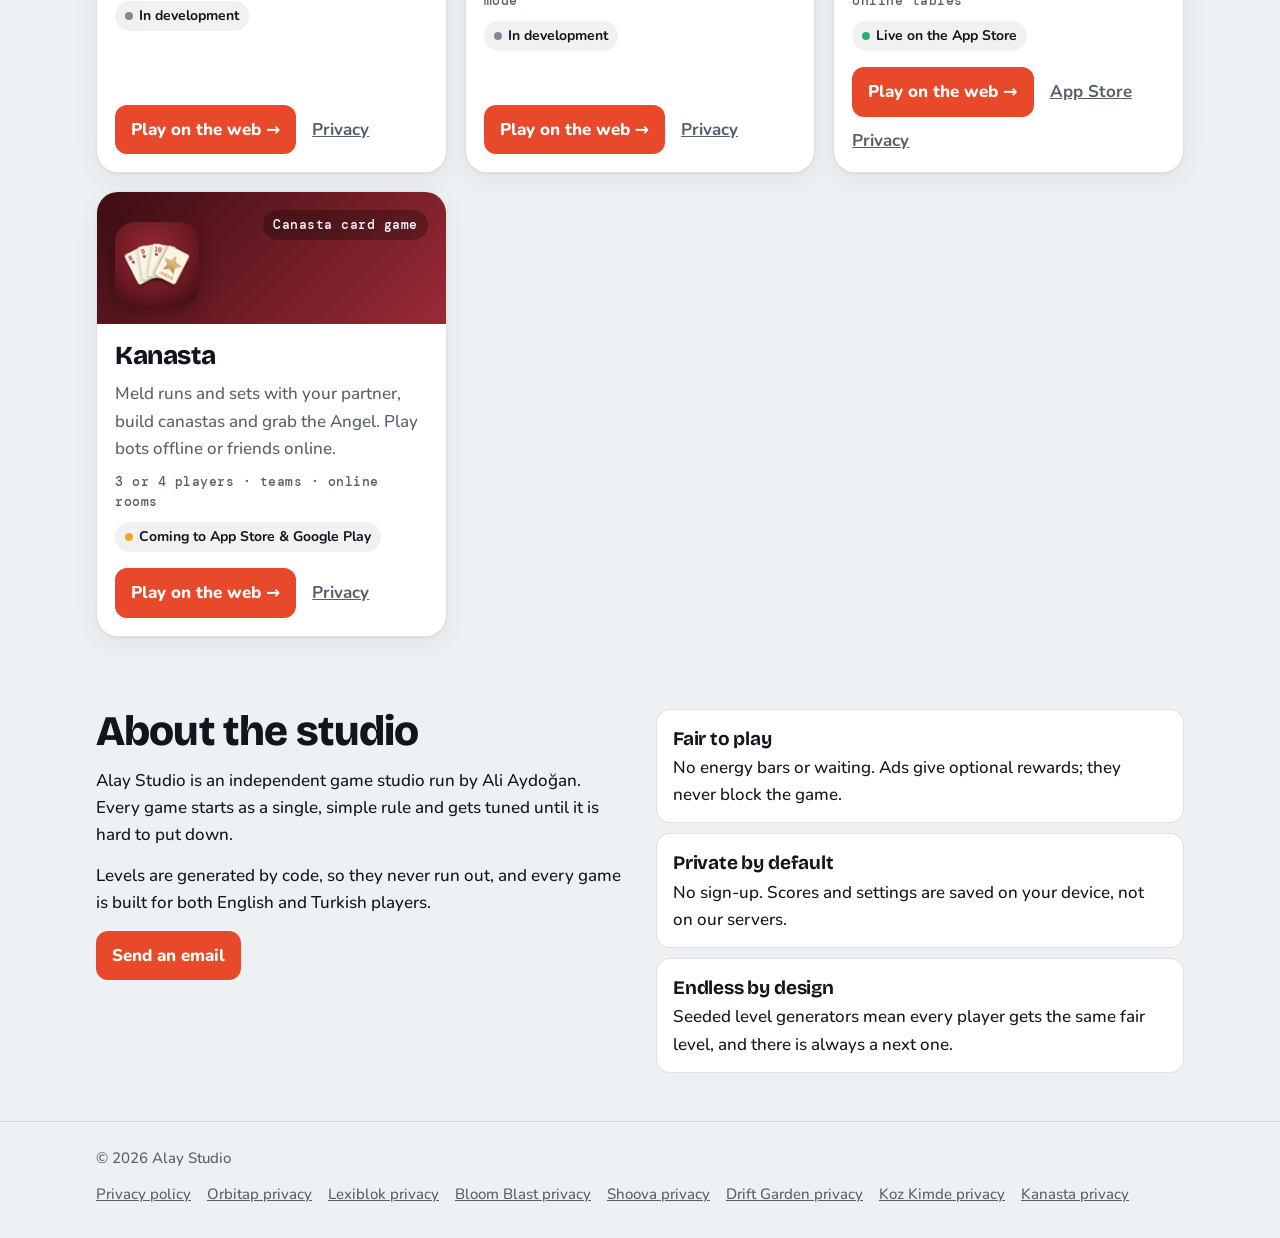
==== commit 23eb4c13: "Site privacy policy (privacy.html, covers web games and AdSense), footer link, logo.png for AdSense " ====
--- a/index.html
+++ b/index.html
@@ -4,6 +4,7 @@
 <meta charset="utf-8">
 <meta name="viewport" content="width=device-width,initial-scale=1,viewport-fit=cover">
 <title>Alay Studio</title>
+<meta name="google-adsense-account" content="ca-pub-4611251963734836">
 <meta name="description" content="Alay Studio makes short, replayable mobile games: Orbitap, Lexiblok, Bloom Blast, Shoova, Drift Garden, Koz Kimde and Kanasta.">
 <meta property="og:title" content="Alay Studio">
 <meta property="og:description" content="Short, replayable mobile games. No accounts, no energy timers.">
@@ -235,7 +236,7 @@
       p2t: 'Private by default', p2: 'No sign-up. Scores and settings are saved on your device, not on our servers.',
       p3t: 'Endless by design', p3: 'Seeded level generators mean every player gets the same fair level, and there is always a next one.',
       play: 'Play on the web', webSoon: 'Web version soon', privacy: 'Privacy', appStore: 'App Store', playStore: 'Google Play',
-      soon: 'Coming to App Store & Google Play', dev: 'In development', live: 'Live on the App Store', liveAndroid: 'Live on Google Play', liveBoth: 'Live on the App Store & Google Play', privacyOf: '{name} privacy',
+      soon: 'Coming to App Store & Google Play', dev: 'In development', live: 'Live on the App Store', liveAndroid: 'Live on Google Play', liveBoth: 'Live on the App Store & Google Play', privacyOf: '{name} privacy', privacySite: 'Privacy policy',
     },
     tr: {
       navGames: 'Oyunlar', navAbout: 'Hakkında', heroA: 'Küçük oyunlar,', heroSpan: 'bitmeyen keyif.',
@@ -249,7 +250,7 @@
       p2t: 'Gizlilik öncelikli', p2: 'Kayıt yok. Skorların ve ayarların cihazında saklanır, sunucularımızda değil.',
       p3t: 'Sonsuz tasarım', p3: 'Tohumlu seviye üreteçleri sayesinde herkes aynı adil seviyeyi oynar ve her zaman bir sonraki seviye vardır.',
       play: 'Web\'de oyna', webSoon: 'Web sürümü yakında', privacy: 'Gizlilik', appStore: 'App Store', playStore: 'Google Play',
-      soon: 'App Store ve Google Play\'e geliyor', dev: 'Geliştiriliyor', live: 'App Store\'da yayında', liveAndroid: 'Google Play\'de yayında', liveBoth: 'App Store ve Google Play\'de yayında', privacyOf: '{name} gizlilik',
+      soon: 'App Store ve Google Play\'e geliyor', dev: 'Geliştiriliyor', live: 'App Store\'da yayında', liveAndroid: 'Google Play\'de yayında', liveBoth: 'App Store ve Google Play\'de yayında', privacyOf: '{name} gizlilik', privacySite: 'Gizlilik politikası',
     },
   };
   const DOTS = { soon: '#f5a524', dev: '#7c8a99', live: '#22b573' };
@@ -294,7 +295,7 @@
       </article>`;
     }).join('');
 
-    $('privacyLinks').innerHTML = GAMES.filter((g) => g.privacy).map((g) => `<li><a href="${g.privacy}">${esc(t.privacyOf.replace('{name}', g.name))}</a></li>`).join('');
+    $('privacyLinks').innerHTML = `<li><a href="privacy.html">${t.privacySite}</a></li>` + GAMES.filter((g) => g.privacy).map((g) => `<li><a href="${g.privacy}">${esc(t.privacyOf.replace('{name}', g.name))}</a></li>`).join('');
   }
 
   $('lang').addEventListener('click', () => {
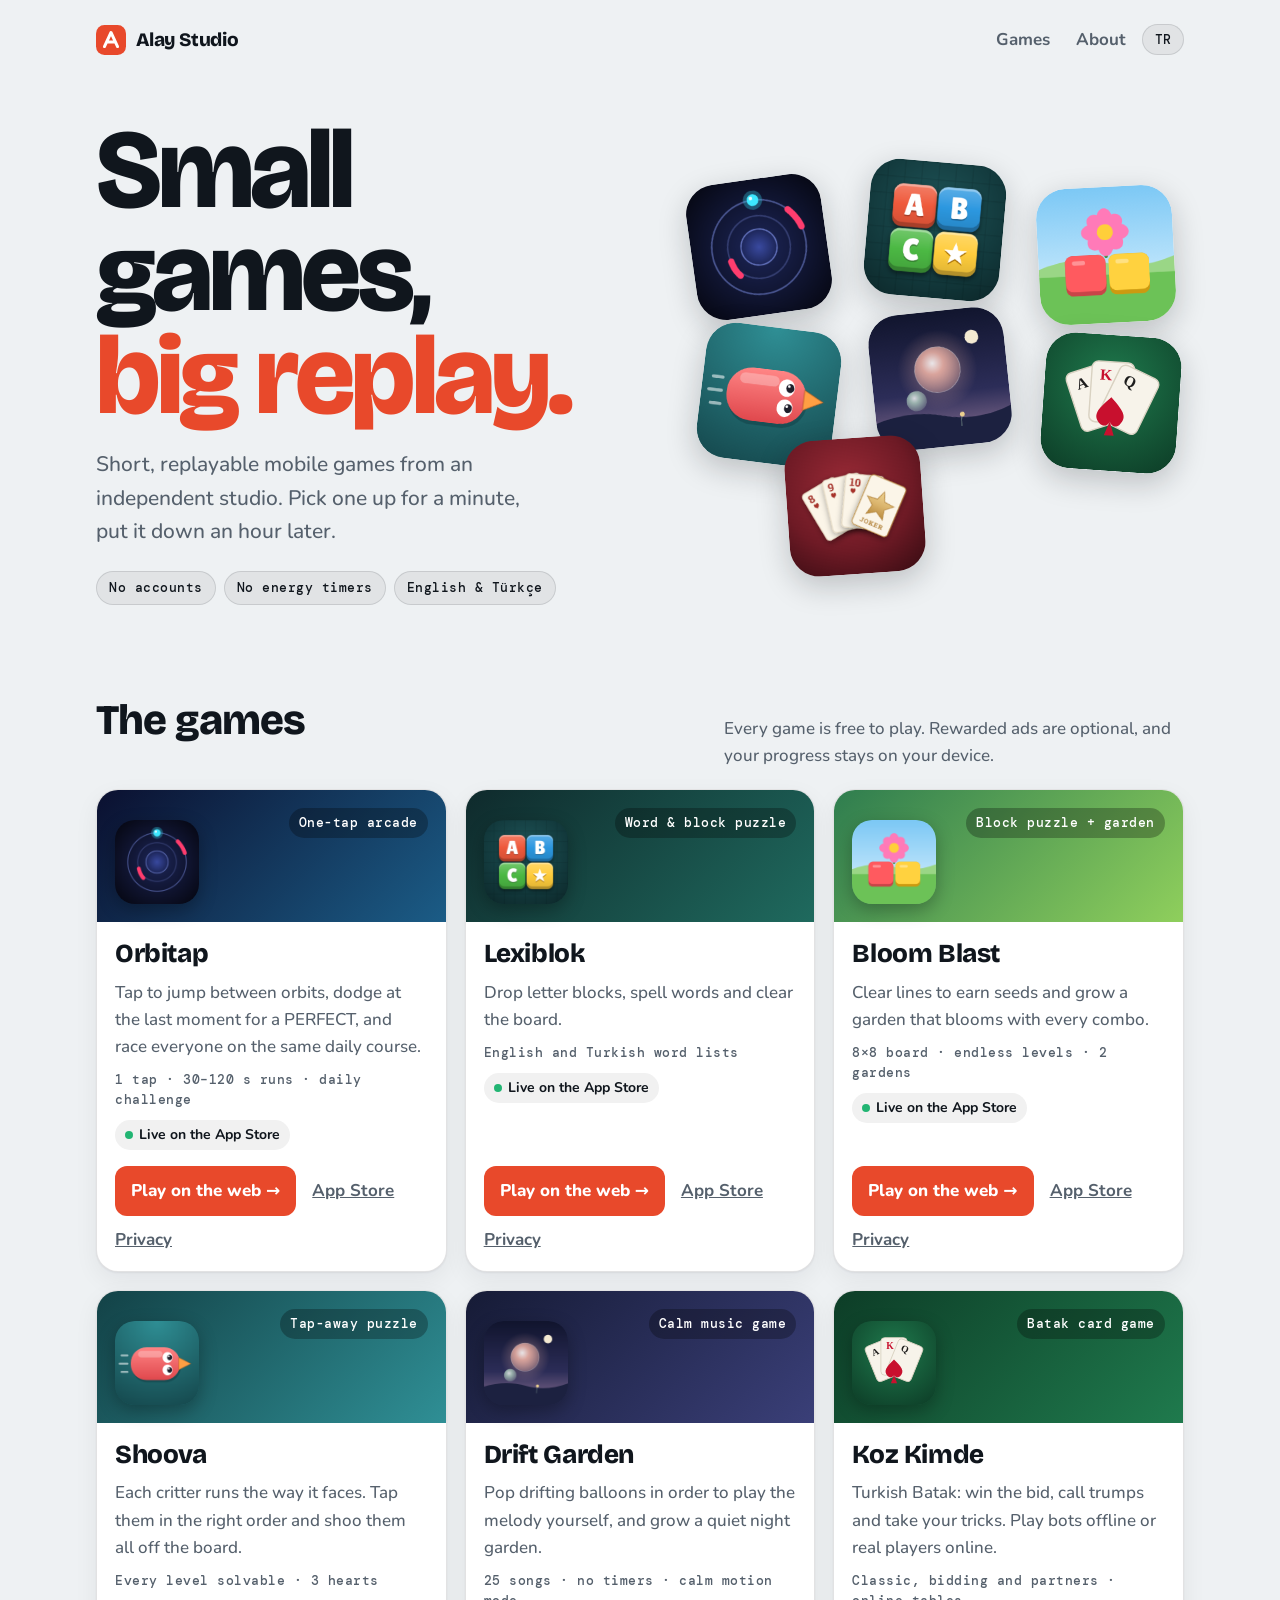
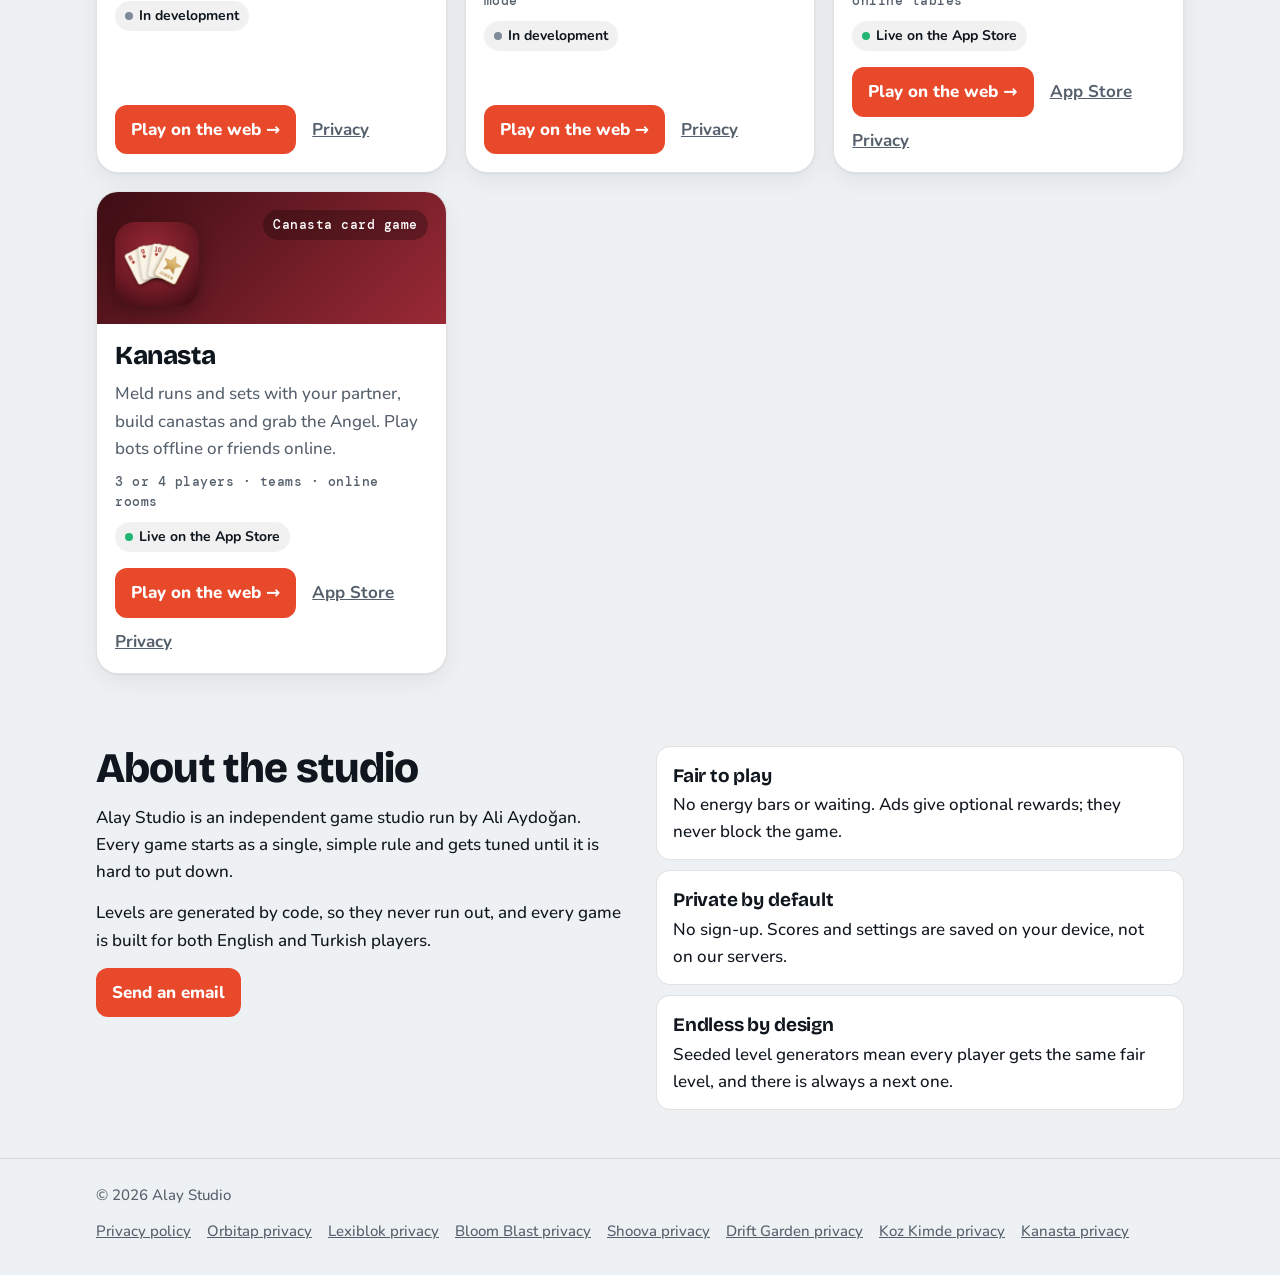
==== commit 487dde68: "Kanasta App Store'da: durum yayında, App Store bağlantısı (2026-11-05) Co-Authored-By: Claude Opus 5" ====
--- a/index.html
+++ b/index.html
@@ -217,8 +217,8 @@
       genre: { en: 'Batak card game', tr: 'Batak kart oyunu' },
       pitch: { en: 'Turkish Batak: win the bid, call trumps and take your tricks. Play bots offline or real players online.', tr: 'Batak: ihaleyi al, kozu seç, elleri topla. Botlara karşı internetsiz ya da online gerçek oyuncularla.' },
       spec: { en: 'Classic, bidding and partners · online tables', tr: 'Klasik, ihaleli ve eşli · online masalar' } },
-    { id: 'kanasta', name: 'Kanasta', icon: 'games/kanasta.png', g1: '#3d0d14', g2: '#9a2a36', status: 'soon',
-      web: 'https://kanasta.alaystudio.app/', appStore: null, playStore: null, privacy: 'https://kanasta-oyun.web.app/privacy.html',
+    { id: 'kanasta', name: 'Kanasta', icon: 'games/kanasta.png', g1: '#3d0d14', g2: '#9a2a36', status: 'live',
+      web: 'https://kanasta.alaystudio.app/', appStore: 'https://apps.apple.com/app/id6825789582', playStore: null, privacy: 'https://kanasta-oyun.web.app/privacy.html',
       genre: { en: 'Canasta card game', tr: 'Kanasta kart oyunu' },
       pitch: { en: 'Meld runs and sets with your partner, build canastas and grab the Angel. Play bots offline or friends online.', tr: 'Eşinle sıralı ve aynı değerli seriler aç, kanasta yap, Angel’ı kap. Botlara karşı internetsiz ya da arkadaşlarınla online.' },
       spec: { en: '3 or 4 players · teams · online rooms', tr: '3 veya 4 kişi · eşli · online oda' } },
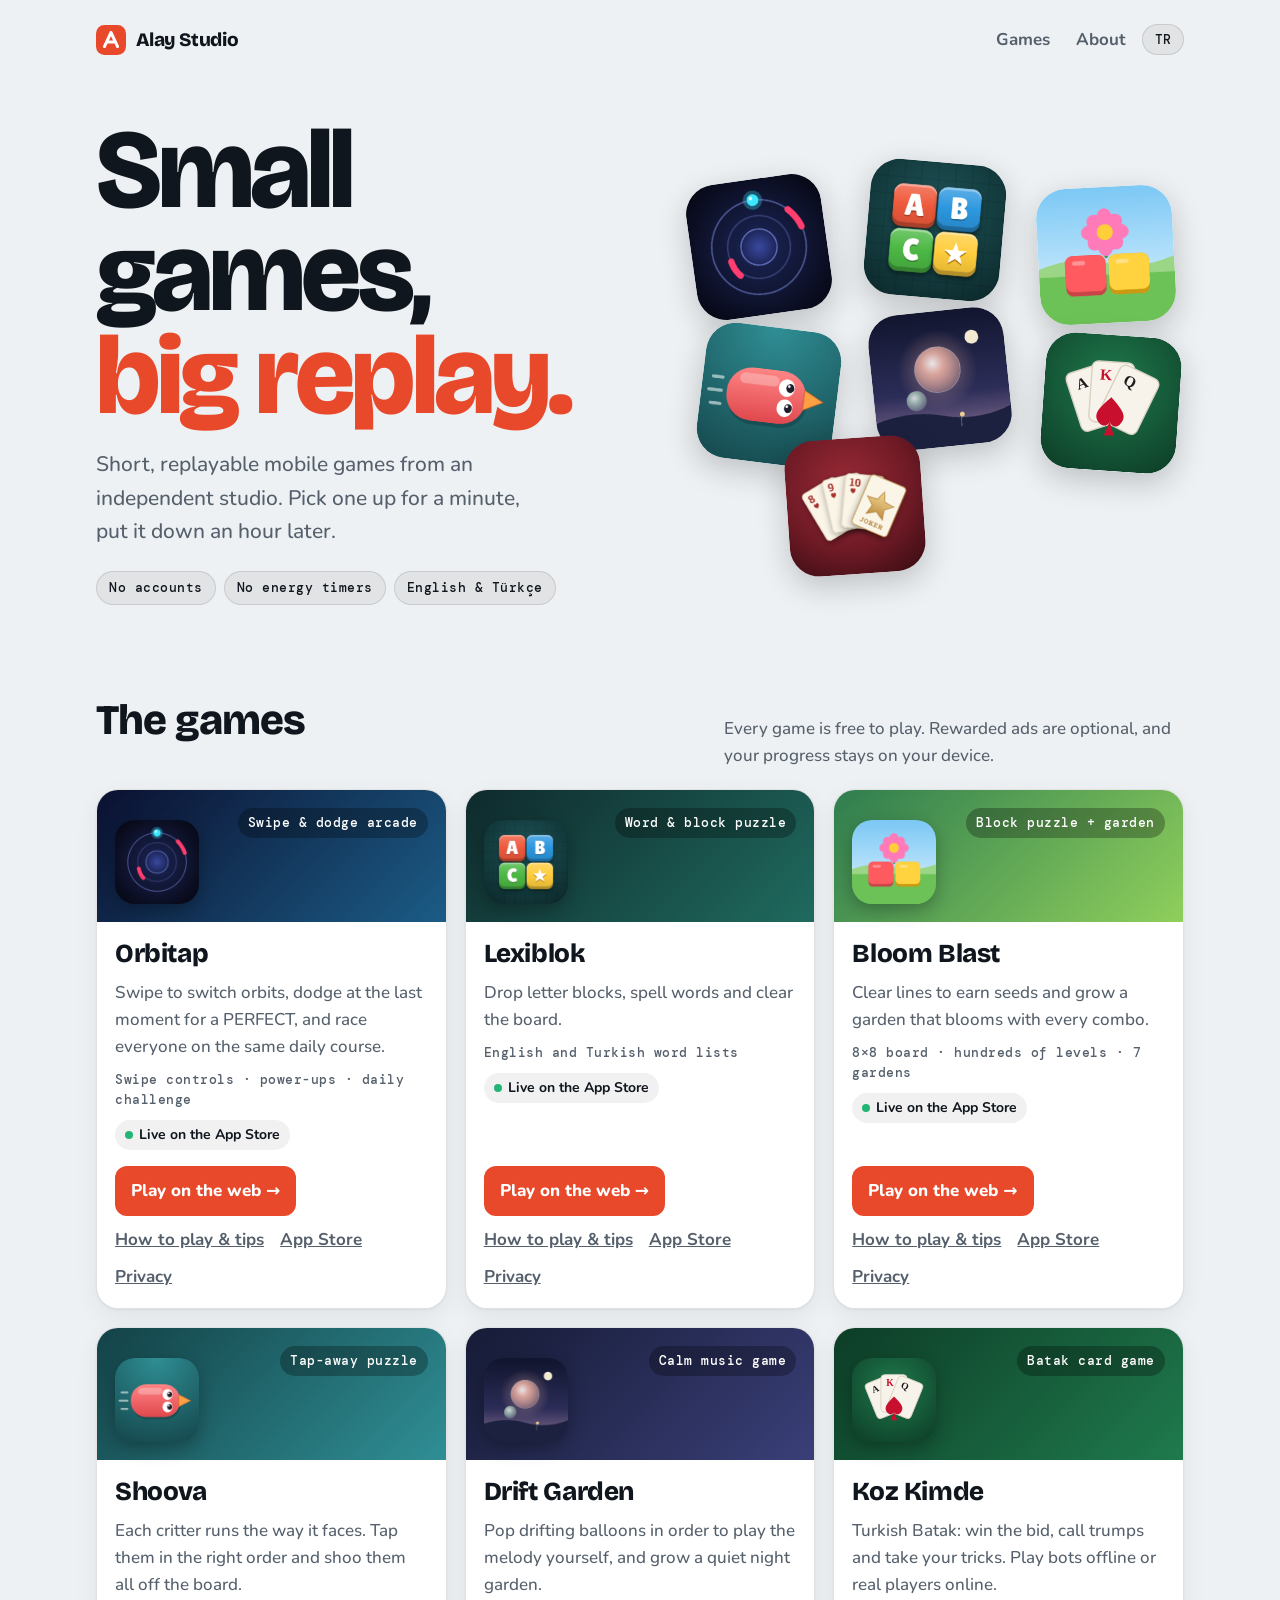
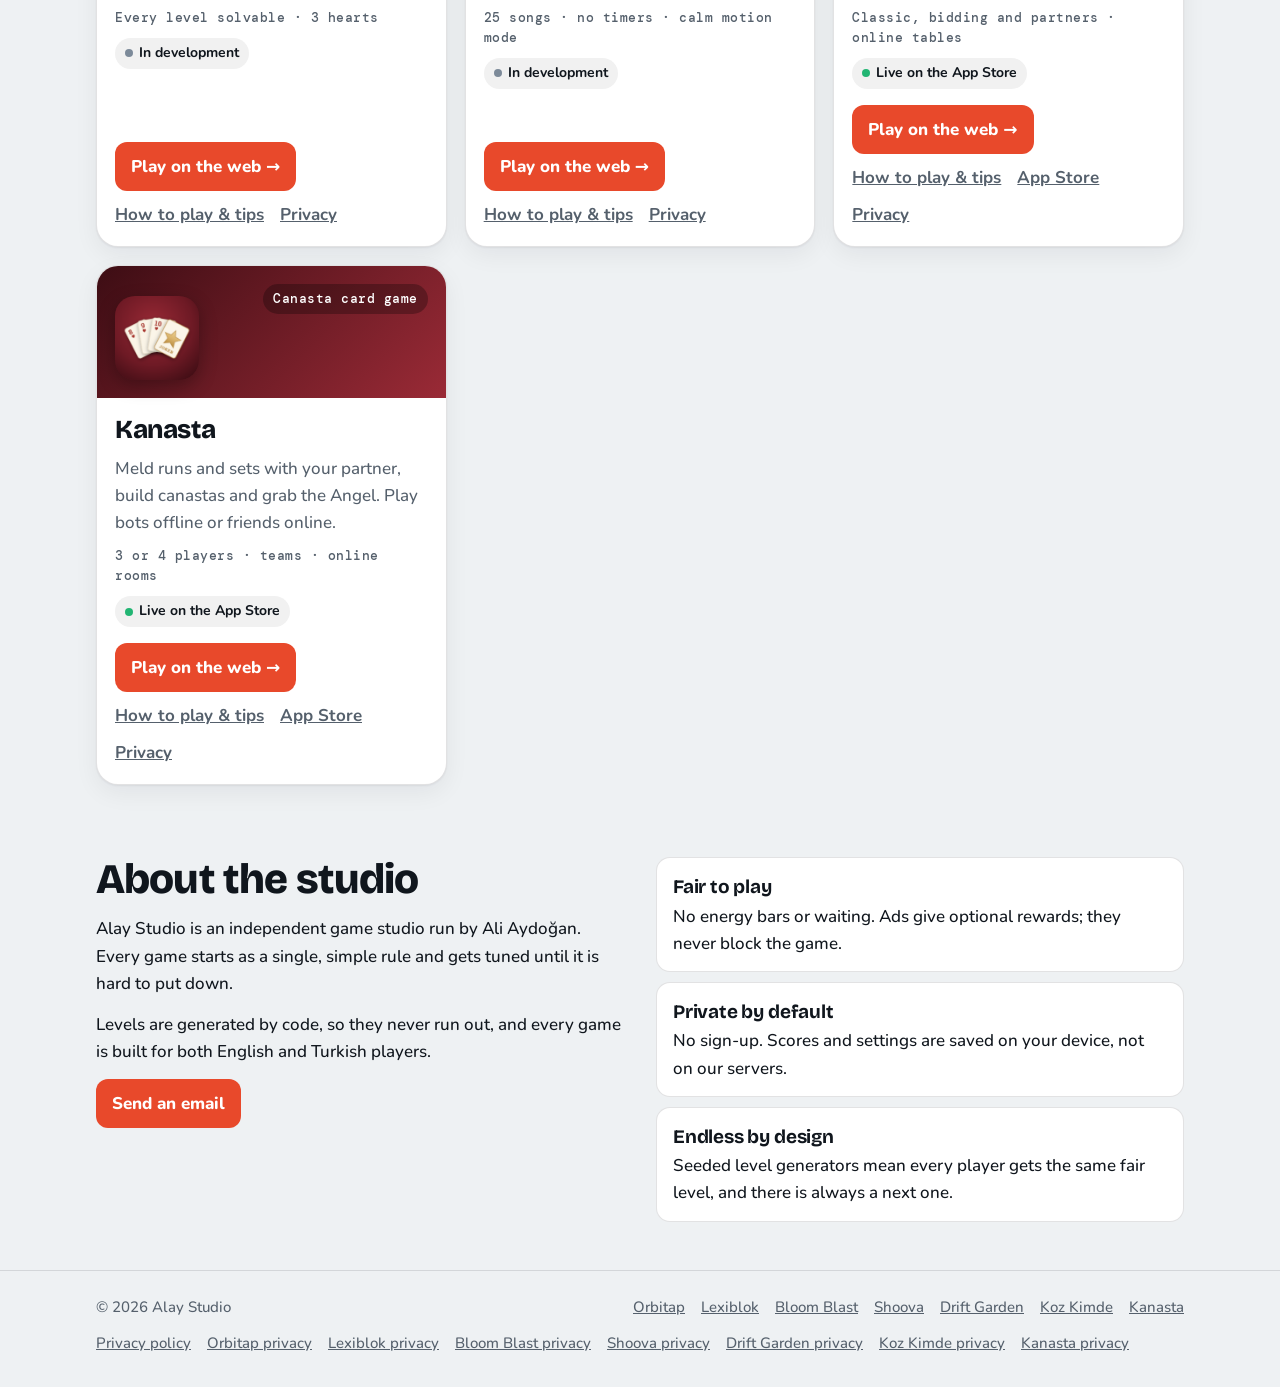
==== commit c161f187: "Game pages for all seven games (EN/TR: how to play, features, tips, FAQ, screenshots), sitemap.xml, " ====
--- a/index.html
+++ b/index.html
@@ -84,6 +84,8 @@
   .game .cover .genre { align-self: flex-start; padding: 5px 10px; border-radius: 999px; background: rgba(0, 0, 0, 0.28); color: #fff; }
   .game .body { display: flex; flex-direction: column; gap: 10px; padding: 18px; flex: 1; }
   .game h3 { margin: 0; font: 800 26px/1.1 var(--display); letter-spacing: -0.015em; }
+  .game h3 a { text-decoration: none; }
+  .game h3 a:hover { text-decoration: underline; }
   .game .pitch { margin: 0; color: var(--muted); }
   .game .spec { margin: 0; color: var(--muted); }
   .meta { display: flex; flex-wrap: wrap; gap: 6px; padding: 0; margin: 0; list-style: none; }
@@ -178,6 +180,7 @@
 <footer>
   <div class="wrap">
     <span>© 2026 Alay Studio</span>
+    <ul class="gamenav"><li><a href="orbitap/">Orbitap</a></li><li><a href="lexiblok/">Lexiblok</a></li><li><a href="bloom-blast/">Bloom Blast</a></li><li><a href="shoova/">Shoova</a></li><li><a href="drift-garden/">Drift Garden</a></li><li><a href="koz-kimde/">Koz Kimde</a></li><li><a href="kanasta/">Kanasta</a></li></ul>
     <ul id="privacyLinks"></ul>
   </div>
 </footer>
@@ -189,9 +192,9 @@
   const GAMES = [
     { id: 'orbitap', name: 'Orbitap', icon: 'games/orbitap.png', g1: '#0b1030', g2: '#1b5c86', status: 'live',
       web: 'https://orbitap.alaystudio.app/', appStore: 'https://apps.apple.com/app/id6816073799', playStore: null, privacy: 'mobilegame/privacy.html',
-      genre: { en: 'One-tap arcade', tr: 'Tek dokunuş arcade' },
-      pitch: { en: 'Tap to jump between orbits, dodge at the last moment for a PERFECT, and race everyone on the same daily course.', tr: 'Dokunarak yörünge değiştir, son anda kaçıp PERFECT yap ve günlük parkurda herkesle yarış.' },
-      spec: { en: '1 tap · 30–120 s runs · daily challenge', tr: '1 dokunuş · 30–120 sn turlar · günlük meydan okuma' } },
+      genre: { en: 'Swipe & dodge arcade', tr: 'Kaydır ve kaç arcade' },
+      pitch: { en: 'Swipe to switch orbits, dodge at the last moment for a PERFECT, and race everyone on the same daily course.', tr: 'Kaydırarak yörünge değiştir, son anda kaçıp PERFECT yap ve günlük parkurda herkesle yarış.' },
+      spec: { en: 'Swipe controls · power-ups · daily challenge', tr: 'Kaydırarak oyna · güçler · günlük meydan okuma' } },
     { id: 'lexiblok', name: 'Lexiblok', icon: 'games/lexiblok.png', g1: '#0f2a2c', g2: '#1f6a5e', status: 'live',
       web: 'https://lexiblok.alaystudio.app/', appStore: 'https://apps.apple.com/app/id6817607355', playStore: null, privacy: 'word-blocks/privacy.html',
       genre: { en: 'Word & block puzzle', tr: 'Kelime ve blok bulmaca' },
@@ -201,7 +204,7 @@
       web: 'https://bloomblast.alaystudio.app/', appStore: 'https://apps.apple.com/app/id6817362836', playStore: null, privacy: 'https://bloom-blast-game.web.app/privacy.html',
       genre: { en: 'Block puzzle + garden', tr: 'Blok bulmaca + bahçe' },
       pitch: { en: 'Clear lines to earn seeds and grow a garden that blooms with every combo.', tr: 'Satır temizleyip tohum kazan, her komboda çiçek açan bahçeni büyüt.' },
-      spec: { en: '8×8 board · endless levels · 2 gardens', tr: '8×8 tahta · sınırsız seviye · 2 bahçe' } },
+      spec: { en: '8×8 board · hundreds of levels · 7 gardens', tr: '8×8 tahta · yüzlerce seviye · 7 bahçe' } },
     { id: 'shoova', name: 'Shoova', icon: 'games/shoova.png', g1: '#134247', g2: '#2f8f95', status: 'dev',
       web: 'https://shoova.alaystudio.app/', appStore: null, playStore: null, privacy: 'https://shoova-game.web.app/privacy.html',
       genre: { en: 'Tap-away puzzle', tr: 'Kaçırma bulmacası' },
@@ -236,7 +239,7 @@
       p2t: 'Private by default', p2: 'No sign-up. Scores and settings are saved on your device, not on our servers.',
       p3t: 'Endless by design', p3: 'Seeded level generators mean every player gets the same fair level, and there is always a next one.',
       play: 'Play on the web', webSoon: 'Web version soon', privacy: 'Privacy', appStore: 'App Store', playStore: 'Google Play',
-      soon: 'Coming to App Store & Google Play', dev: 'In development', live: 'Live on the App Store', liveAndroid: 'Live on Google Play', liveBoth: 'Live on the App Store & Google Play', privacyOf: '{name} privacy', privacySite: 'Privacy policy',
+      soon: 'Coming to App Store & Google Play', dev: 'In development', live: 'Live on the App Store', liveAndroid: 'Live on Google Play', liveBoth: 'Live on the App Store & Google Play', privacyOf: '{name} privacy', privacySite: 'Privacy policy', guide: 'How to play & tips',
     },
     tr: {
       navGames: 'Oyunlar', navAbout: 'Hakkında', heroA: 'Küçük oyunlar,', heroSpan: 'bitmeyen keyif.',
@@ -250,7 +253,7 @@
       p2t: 'Gizlilik öncelikli', p2: 'Kayıt yok. Skorların ve ayarların cihazında saklanır, sunucularımızda değil.',
       p3t: 'Sonsuz tasarım', p3: 'Tohumlu seviye üreteçleri sayesinde herkes aynı adil seviyeyi oynar ve her zaman bir sonraki seviye vardır.',
       play: 'Web\'de oyna', webSoon: 'Web sürümü yakında', privacy: 'Gizlilik', appStore: 'App Store', playStore: 'Google Play',
-      soon: 'App Store ve Google Play\'e geliyor', dev: 'Geliştiriliyor', live: 'App Store\'da yayında', liveAndroid: 'Google Play\'de yayında', liveBoth: 'App Store ve Google Play\'de yayında', privacyOf: '{name} gizlilik', privacySite: 'Gizlilik politikası',
+      soon: 'App Store ve Google Play\'e geliyor', dev: 'Geliştiriliyor', live: 'App Store\'da yayında', liveAndroid: 'Google Play\'de yayında', liveBoth: 'App Store ve Google Play\'de yayında', privacyOf: '{name} gizlilik', privacySite: 'Gizlilik politikası', guide: 'Nasıl oynanır, ipuçları',
     },
   };
   const DOTS = { soon: '#f5a524', dev: '#7c8a99', live: '#22b573' };
@@ -282,12 +285,13 @@
       return `<article class="game" id="${g.id}" style="--g1:${g.g1};--g2:${g.g2}">
         <div class="cover"><img src="${g.icon}" alt="" width="84" height="84"><span class="genre mono">${esc(g.genre[lang])}</span></div>
         <div class="body">
-          <h3>${esc(g.name)}</h3>
+          <h3><a href="${g.id}/">${esc(g.name)}</a></h3>
           <p class="pitch">${esc(g.pitch[lang])}</p>
           ${g.spec ? `<p class="spec mono">${esc(g.spec[lang])}</p>` : ''}
           <ul class="meta"><li class="status" style="--dot:${DOTS[g.status]}">${esc(t[status])}</li></ul>
           <div class="actions">
             ${g.web ? `<a class="btn" href="${g.web}">${t.play} →</a>` : `<span class="btn" aria-disabled="true">${t.webSoon}</span>`}
+            <a class="link" href="${g.id}/">${t.guide}</a>
             ${stores}
             ${g.privacy ? `<a class="link" href="${g.privacy}">${t.privacy}</a>` : ''}
           </div>
